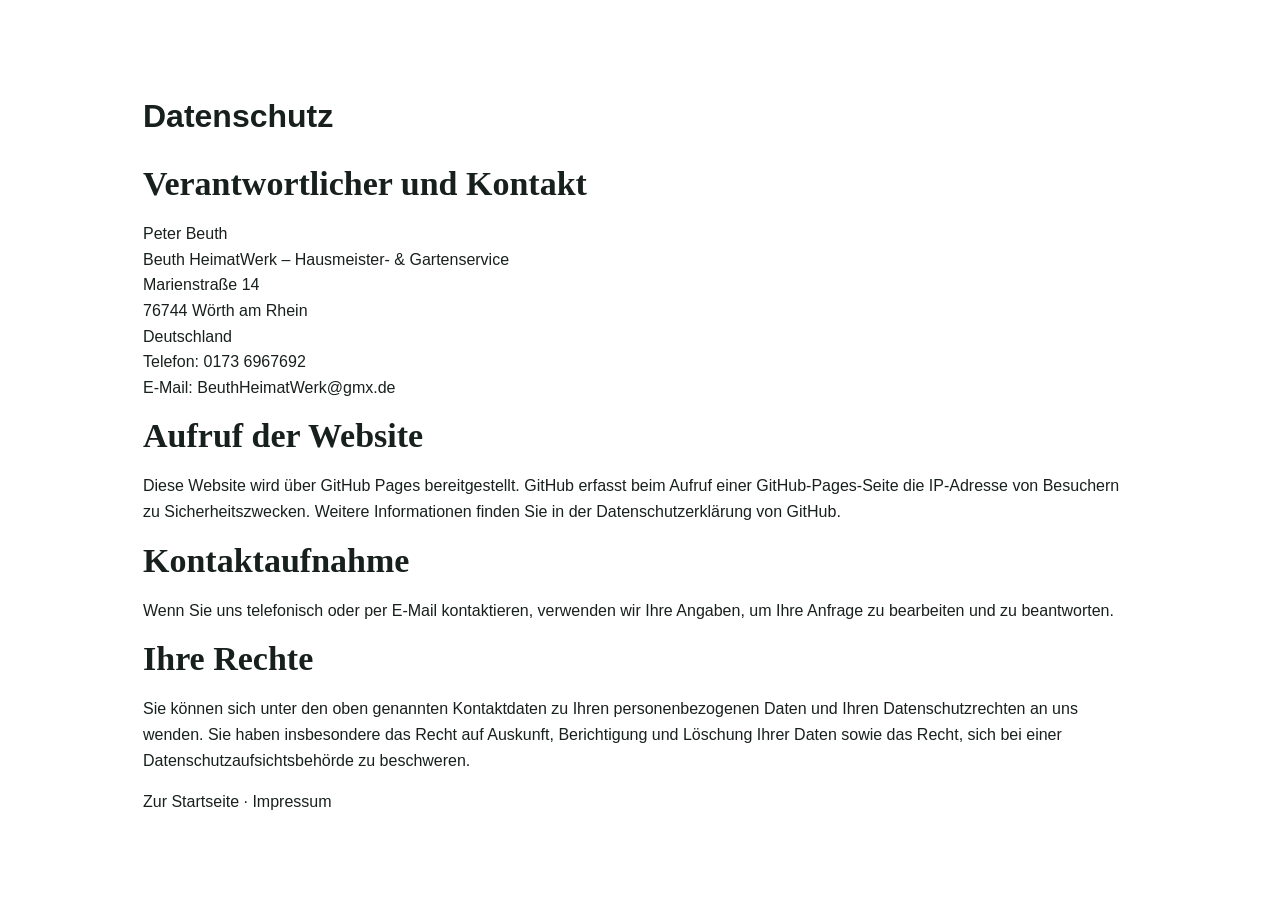
==== datenschutz.html @ 169b3ab3 "Add missing datenschutz.html page" ====
<!doctype html><html lang="de"><head><meta charset="utf-8"><meta name="viewport" content="width=device-width,initial-scale=1"><title>Datenschutz | Beuth HeimatWerk</title><link rel="stylesheet" href="assets/css/style.css"></head><body><main class="content"><h1>Datenschutz</h1><h2>Verantwortlicher und Kontakt</h2><p>Peter Beuth<br>Beuth HeimatWerk – Hausmeister- & Gartenservice<br>Marienstraße 14<br>76744 Wörth am Rhein<br>Deutschland<br>Telefon: <a href="tel:+491736967692">0173 6967692</a><br>E-Mail: <a href="mailto:BeuthHeimatWerk@gmx.de">BeuthHeimatWerk@gmx.de</a></p><h2>Aufruf der Website</h2><p>Diese Website wird über GitHub Pages bereitgestellt. GitHub erfasst beim Aufruf einer GitHub-Pages-Seite die IP-Adresse von Besuchern zu Sicherheitszwecken. Weitere Informationen finden Sie in der <a href="https://docs.github.com/de/site-policy/privacy-policies/github-general-privacy-statement">Datenschutzerklärung von GitHub</a>.</p><h2>Kontaktaufnahme</h2><p>Wenn Sie uns telefonisch oder per E-Mail kontaktieren, verwenden wir Ihre Angaben, um Ihre Anfrage zu bearbeiten und zu beantworten.</p><h2>Ihre Rechte</h2><p>Sie können sich unter den oben genannten Kontaktdaten zu Ihren personenbezogenen Daten und Ihren Datenschutzrechten an uns wenden. Sie haben insbesondere das Recht auf Auskunft, Berichtigung und Löschung Ihrer Daten sowie das Recht, sich bei einer Datenschutzaufsichtsbehörde zu beschweren.</p><p><a href="index.html">Zur Startseite</a> · <a href="impressum.html">Impressum</a></p></main></body></html>
---- assets/css/style.css ----
:root{--green:#173f35;--green2:#24594b;--sand:#d8c6a4;--cream:#f5f1e8;--ink:#17201d;--muted:#68716d;--white:#fff;--line:#dfe4e1}*{box-sizing:border-box}html{scroll-behavior:smooth}body{margin:0;font-family:Arial,Helvetica,sans-serif;color:var(--ink);background:#fff;line-height:1.6}a{color:inherit;text-decoration:none}header{height:82px;display:flex;align-items:center;gap:28px;padding:0 max(5vw,24px);border-bottom:1px solid var(--line);position:sticky;top:0;background:rgba(255,255,255,.96);z-index:20}.brand{display:flex;align-items:center;gap:12px;font-family:Georgia,serif;font-size:20px;font-weight:700;margin-right:auto}.brand small{display:block;font-family:Arial,sans-serif;font-size:10px;letter-spacing:1.2px;text-transform:uppercase;font-weight:400;color:var(--muted)}.mark{display:grid;place-items:center;width:44px;height:44px;background:var(--green);color:var(--sand);border-radius:50%;font-family:Georgia,serif}nav{display:flex;gap:24px;font-size:14px;font-weight:600}nav a:hover{color:var(--green2)}.call{font-weight:700;color:var(--green)}.menu{display:none;background:none;border:0;font-size:24px}.hero{min-height:650px;background:var(--cream);display:grid;grid-template-columns:1.25fr .75fr;gap:8vw;align-items:center;padding:80px max(7vw,28px)}.eyebrow{text-transform:uppercase;letter-spacing:2px;color:var(--green2);font-size:12px;font-weight:700}.hero h1{font-family:Georgia,serif;font-size:clamp(44px,6vw,78px);line-height:1.02;margin:16px 0 24px;letter-spacing:-2px}.hero h1 em{color:var(--green);font-weight:400}.lead{font-size:20px;max-width:680px;color:#46504c}.actions{display:flex;gap:12px;margin:32px 0}.btn{display:inline-block;background:var(--green);color:#fff;padding:14px 22px;border-radius:4px;font-weight:700}.btn:hover{background:var(--green2)}.btn.ghost{background:transparent;color:var(--green);border:1px solid var(--green)}.trust{display:flex;flex-wrap:wrap;gap:18px;font-size:13px;color:#53605a}.hero-card{min-height:390px;background:var(--green);color:#fff;padding:50px;display:flex;flex-direction:column;justify-content:center;box-shadow:22px 22px 0 var(--sand)}.hero-card span{font-family:Georgia,serif;font-size:36px}.hero-card p{color:var(--sand);letter-spacing:2px;text-transform:uppercase}.section,.split,.area,.contact{padding:90px max(7vw,28px)}h2{font-family:Georgia,serif;font-size:clamp(34px,4vw,52px);line-height:1.15;margin:8px 0 18px}.intro{max-width:760px;color:var(--muted);font-size:18px}.grid{display:grid;grid-template-columns:repeat(4,1fr);gap:16px;margin-top:44px}.card{border:1px solid var(--line);padding:30px;min-height:310px;transition:.2s}.card:hover{transform:translateY(-4px);border-color:var(--green)}.card b{color:var(--sand);font-size:26px}.card h3{font-family:Georgia,serif;font-size:23px;line-height:1.25}.card p{color:var(--muted)}.card span{color:var(--green);font-weight:700}.split{display:grid;grid-template-columns:1fr 1fr;gap:10vw;background:var(--green);color:#fff}.split .eyebrow{color:var(--sand)}.split p{font-size:18px;color:#e3ebe7}.area{text-align:center;background:#fafafa}.area p:last-child{max-width:800px;margin:auto;font-size:18px}.contact{display:grid;grid-template-columns:1.2fr .8fr;gap:8vw;background:var(--cream)}.contactbox{display:flex;flex-direction:column;gap:16px}.contactbox>a:not(.btn){font-size:20px;font-weight:700;border-bottom:1px solid #ccc;padding-bottom:12px}.contactbox small{display:block;font-size:11px;text-transform:uppercase;color:var(--muted);letter-spacing:1px}footer{background:#102d26;color:#dce6e2;padding:35px max(7vw,28px);display:flex;justify-content:space-between;gap:20px;font-size:13px}footer a{text-decoration:underline}.pagehero{padding:80px max(7vw,28px);background:var(--cream)}.pagehero h1{font-family:Georgia,serif;font-size:clamp(40px,5vw,64px);line-height:1.08;max-width:900px}.content{max-width:1050px;margin:auto;padding:70px 28px}.content h2{font-size:34px}.services{display:grid;grid-template-columns:1fr 1fr;gap:14px;margin:30px 0}.service{padding:20px;border-left:3px solid var(--sand);background:#fafafa}.back{color:var(--green);font-weight:700}@media(max-width:900px){header{height:70px}.top{display:none}.menu{display:block}nav{display:none;position:absolute;top:70px;left:0;right:0;background:#fff;padding:20px 28px;flex-direction:column;border-bottom:1px solid var(--line)}nav.open{display:flex}.hero{grid-template-columns:1fr;padding-top:55px}.hero-card{min-height:240px}.grid{grid-template-columns:1fr 1fr}.split,.contact{grid-template-columns:1fr}.services{grid-template-columns:1fr}}@media(max-width:560px){.brand{font-size:17px}.mark{width:38px;height:38px}.hero{min-height:auto;padding:50px 22px}.hero h1{font-size:43px}.hero-card{padding:32px;box-shadow:10px 10px 0 var(--sand)}.hero-card span{font-size:29px}.grid{grid-template-columns:1fr}.section,.split,.area,.contact{padding:65px 22px}.actions{flex-direction:column}.trust{flex-direction:column;gap:5px}footer{flex-direction:column}}
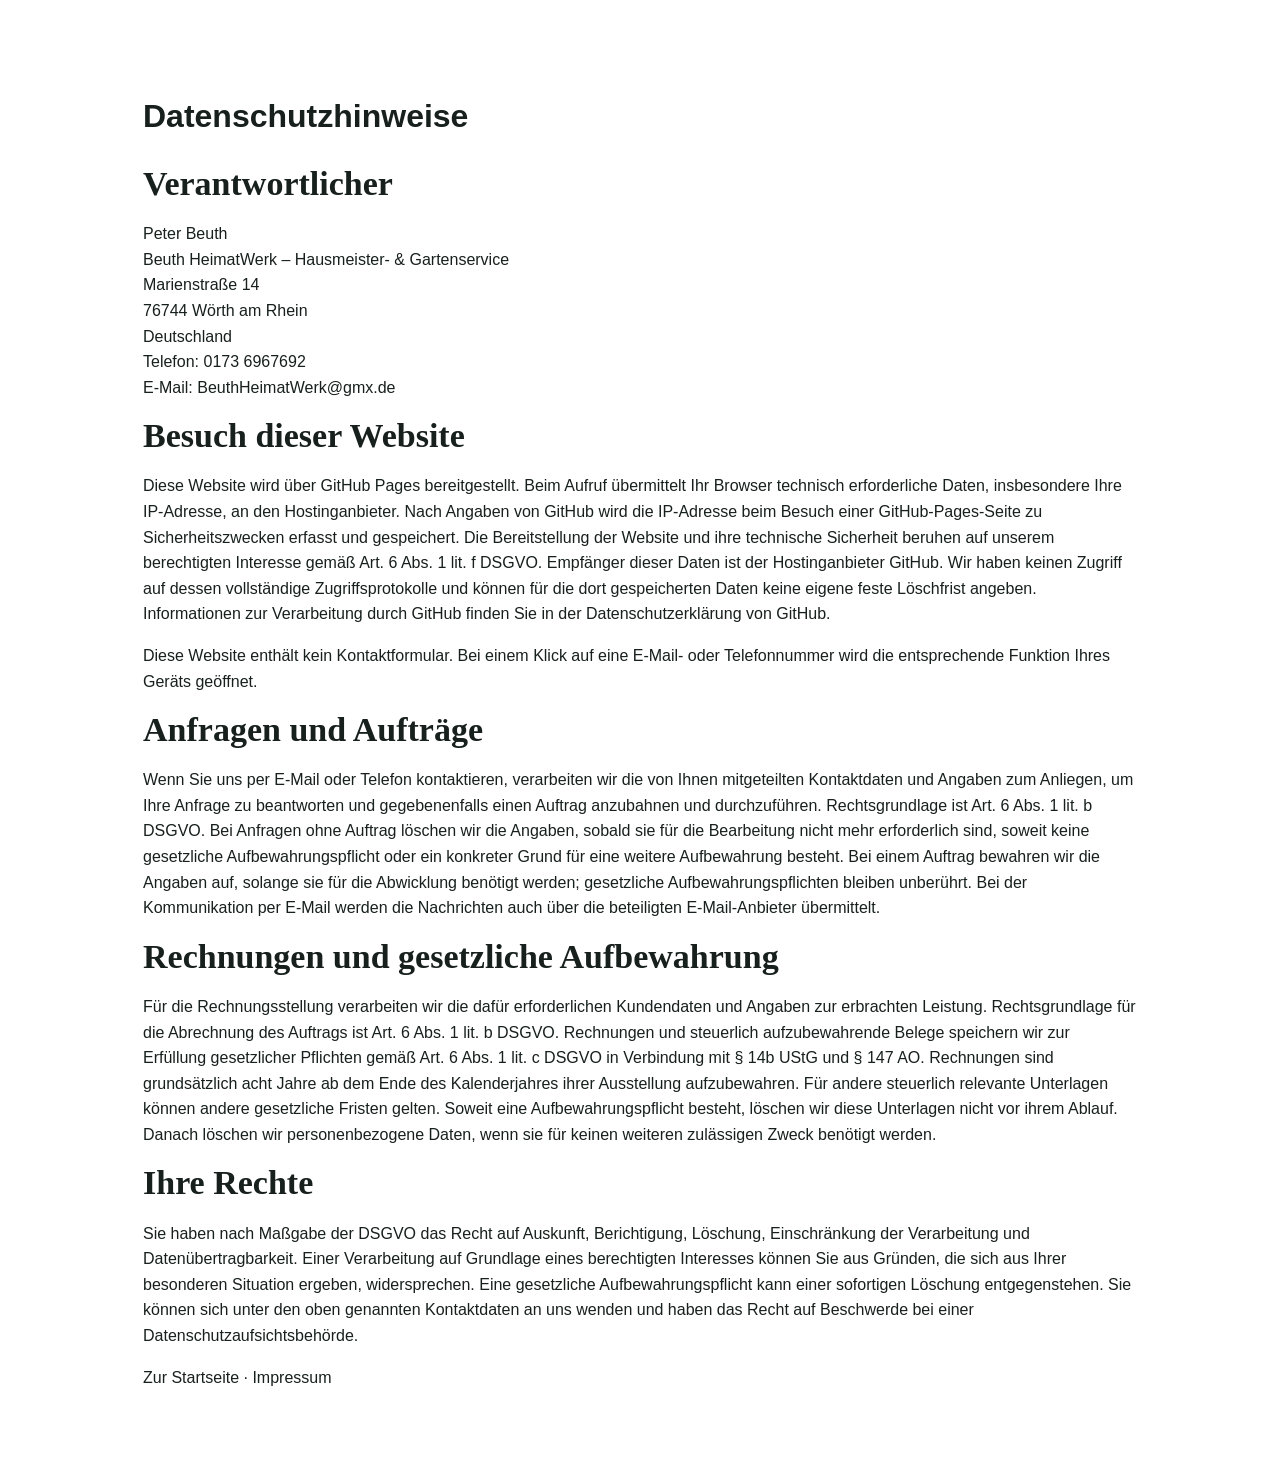
==== commit bd3cc7c3: "Clarify data processing grounds and retention in privacy notice" ====
--- a/datenschutz.html
+++ b/datenschutz.html
@@ -1 +1,30 @@
-<!doctype html><html lang="de"><head><meta charset="utf-8"><meta name="viewport" content="width=device-width,initial-scale=1"><title>Datenschutz | Beuth HeimatWerk</title><link rel="stylesheet" href="assets/css/style.css"></head><body><main class="content"><h1>Datenschutz</h1><h2>Verantwortlicher und Kontakt</h2><p>Peter Beuth<br>Beuth HeimatWerk – Hausmeister- & Gartenservice<br>Marienstraße 14<br>76744 Wörth am Rhein<br>Deutschland<br>Telefon: <a href="tel:+491736967692">0173 6967692</a><br>E-Mail: <a href="mailto:BeuthHeimatWerk@gmx.de">BeuthHeimatWerk@gmx.de</a></p><h2>Aufruf der Website</h2><p>Diese Website wird über GitHub Pages bereitgestellt. GitHub erfasst beim Aufruf einer GitHub-Pages-Seite die IP-Adresse von Besuchern zu Sicherheitszwecken. Weitere Informationen finden Sie in der <a href="https://docs.github.com/de/site-policy/privacy-policies/github-general-privacy-statement">Datenschutzerklärung von GitHub</a>.</p><h2>Kontaktaufnahme</h2><p>Wenn Sie uns telefonisch oder per E-Mail kontaktieren, verwenden wir Ihre Angaben, um Ihre Anfrage zu bearbeiten und zu beantworten.</p><h2>Ihre Rechte</h2><p>Sie können sich unter den oben genannten Kontaktdaten zu Ihren personenbezogenen Daten und Ihren Datenschutzrechten an uns wenden. Sie haben insbesondere das Recht auf Auskunft, Berichtigung und Löschung Ihrer Daten sowie das Recht, sich bei einer Datenschutzaufsichtsbehörde zu beschweren.</p><p><a href="index.html">Zur Startseite</a> · <a href="impressum.html">Impressum</a></p></main></body></html>+<!doctype html>
+<html lang="de">
+<head>
+  <meta charset="utf-8">
+  <meta name="viewport" content="width=device-width,initial-scale=1">
+  <title>Datenschutz | Beuth HeimatWerk</title>
+  <link rel="stylesheet" href="assets/css/style.css">
+</head>
+<body>
+<main class="content">
+  <h1>Datenschutzhinweise</h1>
+  <h2>Verantwortlicher</h2>
+  <p>Peter Beuth<br>Beuth HeimatWerk – Hausmeister- & Gartenservice<br>Marienstraße 14<br>76744 Wörth am Rhein<br>Deutschland<br>Telefon: <a href="tel:+491736967692">0173 6967692</a><br>E-Mail: <a href="mailto:BeuthHeimatWerk@gmx.de">BeuthHeimatWerk@gmx.de</a></p>
+
+  <h2>Besuch dieser Website</h2>
+  <p>Diese Website wird über GitHub Pages bereitgestellt. Beim Aufruf übermittelt Ihr Browser technisch erforderliche Daten, insbesondere Ihre IP-Adresse, an den Hostinganbieter. Nach Angaben von GitHub wird die IP-Adresse beim Besuch einer GitHub-Pages-Seite zu Sicherheitszwecken erfasst und gespeichert. Die Bereitstellung der Website und ihre technische Sicherheit beruhen auf unserem berechtigten Interesse gemäß Art. 6 Abs. 1 lit. f DSGVO. Empfänger dieser Daten ist der Hostinganbieter GitHub. Wir haben keinen Zugriff auf dessen vollständige Zugriffsprotokolle und können für die dort gespeicherten Daten keine eigene feste Löschfrist angeben. Informationen zur Verarbeitung durch GitHub finden Sie in der <a href="https://docs.github.com/de/site-policy/privacy-policies/github-general-privacy-statement">Datenschutzerklärung von GitHub</a>.</p>
+  <p>Diese Website enthält kein Kontaktformular. Bei einem Klick auf eine E-Mail- oder Telefonnummer wird die entsprechende Funktion Ihres Geräts geöffnet.</p>
+
+  <h2>Anfragen und Aufträge</h2>
+  <p>Wenn Sie uns per E-Mail oder Telefon kontaktieren, verarbeiten wir die von Ihnen mitgeteilten Kontaktdaten und Angaben zum Anliegen, um Ihre Anfrage zu beantworten und gegebenenfalls einen Auftrag anzubahnen und durchzuführen. Rechtsgrundlage ist Art. 6 Abs. 1 lit. b DSGVO. Bei Anfragen ohne Auftrag löschen wir die Angaben, sobald sie für die Bearbeitung nicht mehr erforderlich sind, soweit keine gesetzliche Aufbewahrungspflicht oder ein konkreter Grund für eine weitere Aufbewahrung besteht. Bei einem Auftrag bewahren wir die Angaben auf, solange sie für die Abwicklung benötigt werden; gesetzliche Aufbewahrungspflichten bleiben unberührt. Bei der Kommunikation per E-Mail werden die Nachrichten auch über die beteiligten E-Mail-Anbieter übermittelt.</p>
+
+  <h2>Rechnungen und gesetzliche Aufbewahrung</h2>
+  <p>Für die Rechnungsstellung verarbeiten wir die dafür erforderlichen Kundendaten und Angaben zur erbrachten Leistung. Rechtsgrundlage für die Abrechnung des Auftrags ist Art. 6 Abs. 1 lit. b DSGVO. Rechnungen und steuerlich aufzubewahrende Belege speichern wir zur Erfüllung gesetzlicher Pflichten gemäß Art. 6 Abs. 1 lit. c DSGVO in Verbindung mit § 14b UStG und § 147 AO. Rechnungen sind grundsätzlich acht Jahre ab dem Ende des Kalenderjahres ihrer Ausstellung aufzubewahren. Für andere steuerlich relevante Unterlagen können andere gesetzliche Fristen gelten. Soweit eine Aufbewahrungspflicht besteht, löschen wir diese Unterlagen nicht vor ihrem Ablauf. Danach löschen wir personenbezogene Daten, wenn sie für keinen weiteren zulässigen Zweck benötigt werden.</p>
+
+  <h2>Ihre Rechte</h2>
+  <p>Sie haben nach Maßgabe der DSGVO das Recht auf Auskunft, Berichtigung, Löschung, Einschränkung der Verarbeitung und Datenübertragbarkeit. Einer Verarbeitung auf Grundlage eines berechtigten Interesses können Sie aus Gründen, die sich aus Ihrer besonderen Situation ergeben, widersprechen. Eine gesetzliche Aufbewahrungspflicht kann einer sofortigen Löschung entgegenstehen. Sie können sich unter den oben genannten Kontaktdaten an uns wenden und haben das Recht auf Beschwerde bei einer Datenschutzaufsichtsbehörde.</p>
+  <p><a href="index.html">Zur Startseite</a> · <a href="impressum.html">Impressum</a></p>
+</main>
+</body>
+</html>
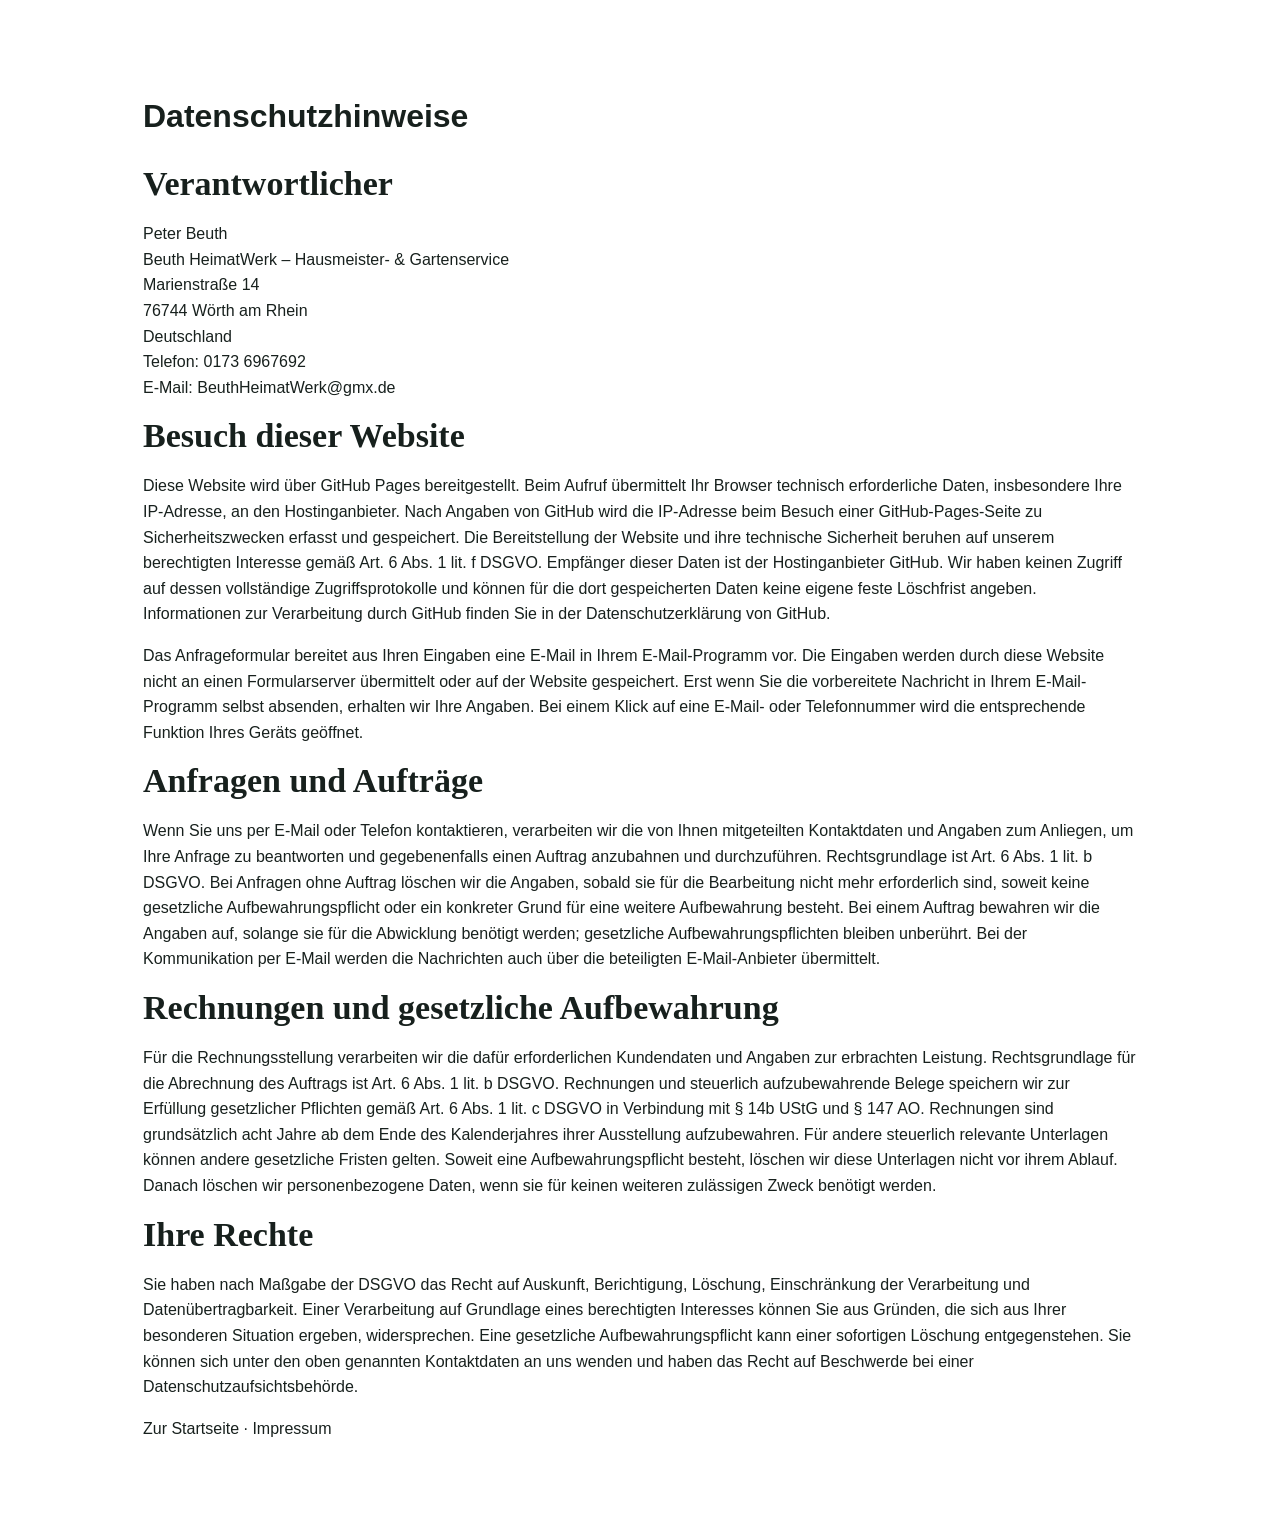
==== commit 1e8d5f28: "Add brand imagery and email-based inquiry form" ====
--- a/datenschutz.html
+++ b/datenschutz.html
@@ -14,7 +14,7 @@
 
   <h2>Besuch dieser Website</h2>
   <p>Diese Website wird über GitHub Pages bereitgestellt. Beim Aufruf übermittelt Ihr Browser technisch erforderliche Daten, insbesondere Ihre IP-Adresse, an den Hostinganbieter. Nach Angaben von GitHub wird die IP-Adresse beim Besuch einer GitHub-Pages-Seite zu Sicherheitszwecken erfasst und gespeichert. Die Bereitstellung der Website und ihre technische Sicherheit beruhen auf unserem berechtigten Interesse gemäß Art. 6 Abs. 1 lit. f DSGVO. Empfänger dieser Daten ist der Hostinganbieter GitHub. Wir haben keinen Zugriff auf dessen vollständige Zugriffsprotokolle und können für die dort gespeicherten Daten keine eigene feste Löschfrist angeben. Informationen zur Verarbeitung durch GitHub finden Sie in der <a href="https://docs.github.com/de/site-policy/privacy-policies/github-general-privacy-statement">Datenschutzerklärung von GitHub</a>.</p>
-  <p>Diese Website enthält kein Kontaktformular. Bei einem Klick auf eine E-Mail- oder Telefonnummer wird die entsprechende Funktion Ihres Geräts geöffnet.</p>
+  <p>Das Anfrageformular bereitet aus Ihren Eingaben eine E-Mail in Ihrem E-Mail-Programm vor. Die Eingaben werden durch diese Website nicht an einen Formularserver übermittelt oder auf der Website gespeichert. Erst wenn Sie die vorbereitete Nachricht in Ihrem E-Mail-Programm selbst absenden, erhalten wir Ihre Angaben. Bei einem Klick auf eine E-Mail- oder Telefonnummer wird die entsprechende Funktion Ihres Geräts geöffnet.</p>
 
   <h2>Anfragen und Aufträge</h2>
   <p>Wenn Sie uns per E-Mail oder Telefon kontaktieren, verarbeiten wir die von Ihnen mitgeteilten Kontaktdaten und Angaben zum Anliegen, um Ihre Anfrage zu beantworten und gegebenenfalls einen Auftrag anzubahnen und durchzuführen. Rechtsgrundlage ist Art. 6 Abs. 1 lit. b DSGVO. Bei Anfragen ohne Auftrag löschen wir die Angaben, sobald sie für die Bearbeitung nicht mehr erforderlich sind, soweit keine gesetzliche Aufbewahrungspflicht oder ein konkreter Grund für eine weitere Aufbewahrung besteht. Bei einem Auftrag bewahren wir die Angaben auf, solange sie für die Abwicklung benötigt werden; gesetzliche Aufbewahrungspflichten bleiben unberührt. Bei der Kommunikation per E-Mail werden die Nachrichten auch über die beteiligten E-Mail-Anbieter übermittelt.</p>
--- a/assets/css/style.css
+++ b/assets/css/style.css
@@ -1 +1,19 @@
-:root{--green:#173f35;--green2:#24594b;--sand:#d8c6a4;--cream:#f5f1e8;--ink:#17201d;--muted:#68716d;--white:#fff;--line:#dfe4e1}*{box-sizing:border-box}html{scroll-behavior:smooth}body{margin:0;font-family:Arial,Helvetica,sans-serif;color:var(--ink);background:#fff;line-height:1.6}a{color:inherit;text-decoration:none}header{height:82px;display:flex;align-items:center;gap:28px;padding:0 max(5vw,24px);border-bottom:1px solid var(--line);position:sticky;top:0;background:rgba(255,255,255,.96);z-index:20}.brand{display:flex;align-items:center;gap:12px;font-family:Georgia,serif;font-size:20px;font-weight:700;margin-right:auto}.brand small{display:block;font-family:Arial,sans-serif;font-size:10px;letter-spacing:1.2px;text-transform:uppercase;font-weight:400;color:var(--muted)}.mark{display:grid;place-items:center;width:44px;height:44px;background:var(--green);color:var(--sand);border-radius:50%;font-family:Georgia,serif}nav{display:flex;gap:24px;font-size:14px;font-weight:600}nav a:hover{color:var(--green2)}.call{font-weight:700;color:var(--green)}.menu{display:none;background:none;border:0;font-size:24px}.hero{min-height:650px;background:var(--cream);display:grid;grid-template-columns:1.25fr .75fr;gap:8vw;align-items:center;padding:80px max(7vw,28px)}.eyebrow{text-transform:uppercase;letter-spacing:2px;color:var(--green2);font-size:12px;font-weight:700}.hero h1{font-family:Georgia,serif;font-size:clamp(44px,6vw,78px);line-height:1.02;margin:16px 0 24px;letter-spacing:-2px}.hero h1 em{color:var(--green);font-weight:400}.lead{font-size:20px;max-width:680px;color:#46504c}.actions{display:flex;gap:12px;margin:32px 0}.btn{display:inline-block;background:var(--green);color:#fff;padding:14px 22px;border-radius:4px;font-weight:700}.btn:hover{background:var(--green2)}.btn.ghost{background:transparent;color:var(--green);border:1px solid var(--green)}.trust{display:flex;flex-wrap:wrap;gap:18px;font-size:13px;color:#53605a}.hero-card{min-height:390px;background:var(--green);color:#fff;padding:50px;display:flex;flex-direction:column;justify-content:center;box-shadow:22px 22px 0 var(--sand)}.hero-card span{font-family:Georgia,serif;font-size:36px}.hero-card p{color:var(--sand);letter-spacing:2px;text-transform:uppercase}.section,.split,.area,.contact{padding:90px max(7vw,28px)}h2{font-family:Georgia,serif;font-size:clamp(34px,4vw,52px);line-height:1.15;margin:8px 0 18px}.intro{max-width:760px;color:var(--muted);font-size:18px}.grid{display:grid;grid-template-columns:repeat(4,1fr);gap:16px;margin-top:44px}.card{border:1px solid var(--line);padding:30px;min-height:310px;transition:.2s}.card:hover{transform:translateY(-4px);border-color:var(--green)}.card b{color:var(--sand);font-size:26px}.card h3{font-family:Georgia,serif;font-size:23px;line-height:1.25}.card p{color:var(--muted)}.card span{color:var(--green);font-weight:700}.split{display:grid;grid-template-columns:1fr 1fr;gap:10vw;background:var(--green);color:#fff}.split .eyebrow{color:var(--sand)}.split p{font-size:18px;color:#e3ebe7}.area{text-align:center;background:#fafafa}.area p:last-child{max-width:800px;margin:auto;font-size:18px}.contact{display:grid;grid-template-columns:1.2fr .8fr;gap:8vw;background:var(--cream)}.contactbox{display:flex;flex-direction:column;gap:16px}.contactbox>a:not(.btn){font-size:20px;font-weight:700;border-bottom:1px solid #ccc;padding-bottom:12px}.contactbox small{display:block;font-size:11px;text-transform:uppercase;color:var(--muted);letter-spacing:1px}footer{background:#102d26;color:#dce6e2;padding:35px max(7vw,28px);display:flex;justify-content:space-between;gap:20px;font-size:13px}footer a{text-decoration:underline}.pagehero{padding:80px max(7vw,28px);background:var(--cream)}.pagehero h1{font-family:Georgia,serif;font-size:clamp(40px,5vw,64px);line-height:1.08;max-width:900px}.content{max-width:1050px;margin:auto;padding:70px 28px}.content h2{font-size:34px}.services{display:grid;grid-template-columns:1fr 1fr;gap:14px;margin:30px 0}.service{padding:20px;border-left:3px solid var(--sand);background:#fafafa}.back{color:var(--green);font-weight:700}@media(max-width:900px){header{height:70px}.top{display:none}.menu{display:block}nav{display:none;position:absolute;top:70px;left:0;right:0;background:#fff;padding:20px 28px;flex-direction:column;border-bottom:1px solid var(--line)}nav.open{display:flex}.hero{grid-template-columns:1fr;padding-top:55px}.hero-card{min-height:240px}.grid{grid-template-columns:1fr 1fr}.split,.contact{grid-template-columns:1fr}.services{grid-template-columns:1fr}}@media(max-width:560px){.brand{font-size:17px}.mark{width:38px;height:38px}.hero{min-height:auto;padding:50px 22px}.hero h1{font-size:43px}.hero-card{padding:32px;box-shadow:10px 10px 0 var(--sand)}.hero-card span{font-size:29px}.grid{grid-template-columns:1fr}.section,.split,.area,.contact{padding:65px 22px}.actions{flex-direction:column}.trust{flex-direction:column;gap:5px}footer{flex-direction:column}}+:root{--green:#173f35;--green2:#24594b;--sand:#d8c6a4;--cream:#f5f1e8;--ink:#17201d;--muted:#68716d;--white:#fff;--line:#dfe4e1}*{box-sizing:border-box}html{scroll-behavior:smooth}body{margin:0;font-family:Arial,Helvetica,sans-serif;color:var(--ink);background:#fff;line-height:1.6}a{color:inherit;text-decoration:none}header{height:82px;display:flex;align-items:center;gap:28px;padding:0 max(5vw,24px);border-bottom:1px solid var(--line);position:sticky;top:0;background:rgba(255,255,255,.96);z-index:20}.brand{display:flex;align-items:center;gap:12px;font-family:Georgia,serif;font-size:20px;font-weight:700;margin-right:auto}.brand small{display:block;font-family:Arial,sans-serif;font-size:10px;letter-spacing:1.2px;text-transform:uppercase;font-weight:400;color:var(--muted)}.mark{display:grid;place-items:center;width:44px;height:44px;background:var(--green);color:var(--sand);border-radius:50%;font-family:Georgia,serif}nav{display:flex;gap:24px;font-size:14px;font-weight:600}nav a:hover{color:var(--green2)}.call{font-weight:700;color:var(--green)}.menu{display:none;background:none;border:0;font-size:24px}.hero{min-height:650px;background:var(--cream);display:grid;grid-template-columns:1.25fr .75fr;gap:8vw;align-items:center;padding:80px max(7vw,28px)}.eyebrow{text-transform:uppercase;letter-spacing:2px;color:var(--green2);font-size:12px;font-weight:700}.hero h1{font-family:Georgia,serif;font-size:clamp(44px,6vw,78px);line-height:1.02;margin:16px 0 24px;letter-spacing:-2px}.hero h1 em{color:var(--green);font-weight:400}.lead{font-size:20px;max-width:680px;color:#46504c}.actions{display:flex;gap:12px;margin:32px 0}.btn{display:inline-block;background:var(--green);color:#fff;padding:14px 22px;border-radius:4px;font-weight:700}.btn:hover{background:var(--green2)}.btn.ghost{background:transparent;color:var(--green);border:1px solid var(--green)}.trust{display:flex;flex-wrap:wrap;gap:18px;font-size:13px;color:#53605a}.hero-card{min-height:390px;background:var(--green);color:#fff;padding:50px;display:flex;flex-direction:column;justify-content:center;box-shadow:22px 22px 0 var(--sand)}.hero-card span{font-family:Georgia,serif;font-size:36px}.hero-card p{color:var(--sand);letter-spacing:2px;text-transform:uppercase}.section,.split,.area,.contact{padding:90px max(7vw,28px)}h2{font-family:Georgia,serif;font-size:clamp(34px,4vw,52px);line-height:1.15;margin:8px 0 18px}.intro{max-width:760px;color:var(--muted);font-size:18px}.grid{display:grid;grid-template-columns:repeat(4,1fr);gap:16px;margin-top:44px}.card{border:1px solid var(--line);padding:30px;min-height:310px;transition:.2s}.card:hover{transform:translateY(-4px);border-color:var(--green)}.card b{color:var(--sand);font-size:26px}.card h3{font-family:Georgia,serif;font-size:23px;line-height:1.25}.card p{color:var(--muted)}.card span{color:var(--green);font-weight:700}.split{display:grid;grid-template-columns:1fr 1fr;gap:10vw;background:var(--green);color:#fff}.split .eyebrow{color:var(--sand)}.split p{font-size:18px;color:#e3ebe7}.area{text-align:center;background:#fafafa}.area p:last-child{max-width:800px;margin:auto;font-size:18px}.contact{display:grid;grid-template-columns:1.2fr .8fr;gap:8vw;background:var(--cream)}.contactbox{display:flex;flex-direction:column;gap:16px}.contactbox>a:not(.btn){font-size:20px;font-weight:700;border-bottom:1px solid #ccc;padding-bottom:12px}.contactbox small{display:block;font-size:11px;text-transform:uppercase;color:var(--muted);letter-spacing:1px}footer{background:#102d26;color:#dce6e2;padding:35px max(7vw,28px);display:flex;justify-content:space-between;gap:20px;font-size:13px}footer a{text-decoration:underline}.pagehero{padding:80px max(7vw,28px);background:var(--cream)}.pagehero h1{font-family:Georgia,serif;font-size:clamp(40px,5vw,64px);line-height:1.08;max-width:900px}.content{max-width:1050px;margin:auto;padding:70px 28px}.content h2{font-size:34px}.services{display:grid;grid-template-columns:1fr 1fr;gap:14px;margin:30px 0}.service{padding:20px;border-left:3px solid var(--sand);background:#fafafa}.back{color:var(--green);font-weight:700}@media(max-width:900px){header{height:70px}.top{display:none}.menu{display:block}nav{display:none;position:absolute;top:70px;left:0;right:0;background:#fff;padding:20px 28px;flex-direction:column;border-bottom:1px solid var(--line)}nav.open{display:flex}.hero{grid-template-columns:1fr;padding-top:55px}.hero-card{min-height:240px}.grid{grid-template-columns:1fr 1fr}.split,.contact{grid-template-columns:1fr}.services{grid-template-columns:1fr}}@media(max-width:560px){.brand{font-size:17px}.mark{width:38px;height:38px}.hero{min-height:auto;padding:50px 22px}.hero h1{font-size:43px}.hero-card{padding:32px;box-shadow:10px 10px 0 var(--sand)}.hero-card span{font-size:29px}.grid{grid-template-columns:1fr}.section,.split,.area,.contact{padding:65px 22px}.actions{flex-direction:column}.trust{flex-direction:column;gap:5px}footer{flex-direction:column}}
+/* Bildwelt und Anfrage */
+.brand-icon{width:48px;height:48px;flex:none;border-radius:50%;background:#efe7d6 url("../img/beuth-logo.webp") center 12%/145px auto no-repeat;border:1px solid #e4dac6}
+.hero{grid-template-columns:minmax(0,1fr) minmax(360px,.9fr);gap:5vw;min-height:690px;background:#f5f1e8}
+.hero-media{position:relative;min-height:500px}
+.hero-photo{width:100%;height:500px;object-fit:cover;border-radius:3px;box-shadow:20px 20px 0 #d8c6a4}
+.hero-logo{position:absolute;right:-18px;bottom:-36px;width:172px;background:#f5f1e8;padding:7px;box-shadow:0 12px 28px #173f352b}
+.hero-logo img{width:100%;height:auto;display:block}
+.work-photo{display:grid;grid-template-columns:.8fr 1.2fr;align-items:center;gap:6vw;background:#e9eee8}
+.work-photo img{width:100%;height:390px;object-fit:cover;border-radius:3px}
+.work-photo-copy p{font-size:18px}.work-photo-copy small{color:var(--muted);font-size:12px}
+.contact{grid-template-columns:.8fr 1.2fr;gap:5vw}.contact-form{background:white;border:1px solid #deded4;padding:30px;box-shadow:12px 12px 0 #e0d6bf}
+.contact-form h3{font-family:Georgia,serif;font-size:28px;margin:0}.contact-form>p{margin:7px 0 20px}
+.form-row{display:grid;grid-template-columns:1fr 1fr;gap:14px}.contact-form label{display:block;margin:0 0 14px;font-size:13px;font-weight:700}
+.contact-form input,.contact-form select,.contact-form textarea{display:block;width:100%;margin-top:5px;padding:12px;border:1px solid #b9c5bd;border-radius:3px;background:#fff;color:var(--ink);font:inherit;font-weight:400}
+.contact-form input:focus,.contact-form select:focus,.contact-form textarea:focus{outline:2px solid var(--green2);outline-offset:1px}.contact-form .btn{border:0;cursor:pointer;font:inherit;font-weight:700}
+.form-note,.form-fallback{font-size:13px;color:var(--muted)}.form-note a,.form-fallback a{text-decoration:underline;color:var(--green)}
+@media(max-width:900px){.hero{grid-template-columns:1fr}.hero-media{min-height:380px;margin-right:16px}.hero-photo{height:380px}.work-photo,.contact{grid-template-columns:1fr}}
+@media(max-width:560px){.brand-icon{width:40px;height:40px;background-size:120px auto}.hero-media{min-height:290px}.hero-photo{height:290px;box-shadow:10px 10px 0 var(--sand)}.hero-logo{width:112px;right:-10px;bottom:-14px}.work-photo img{height:260px}.contact-form{padding:20px;box-shadow:6px 6px 0 #e0d6bf}.form-row{grid-template-columns:1fr}}
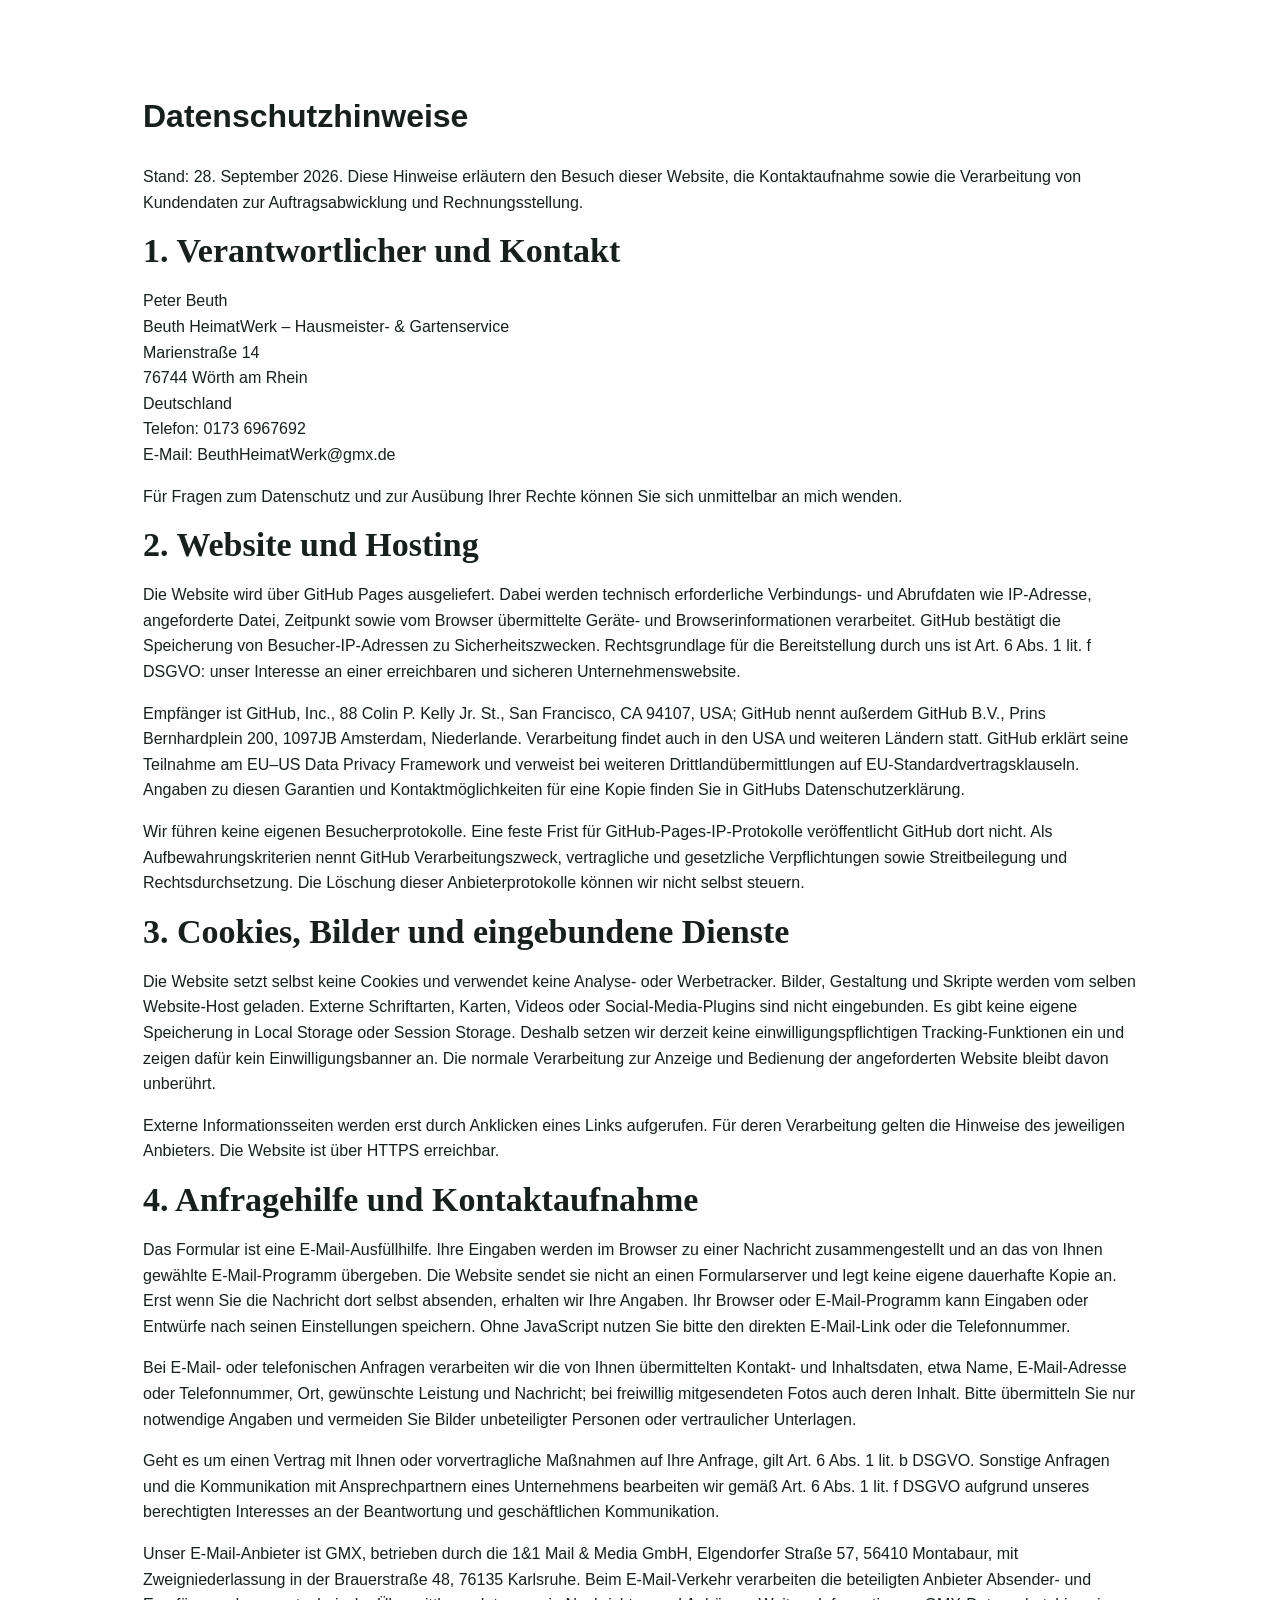
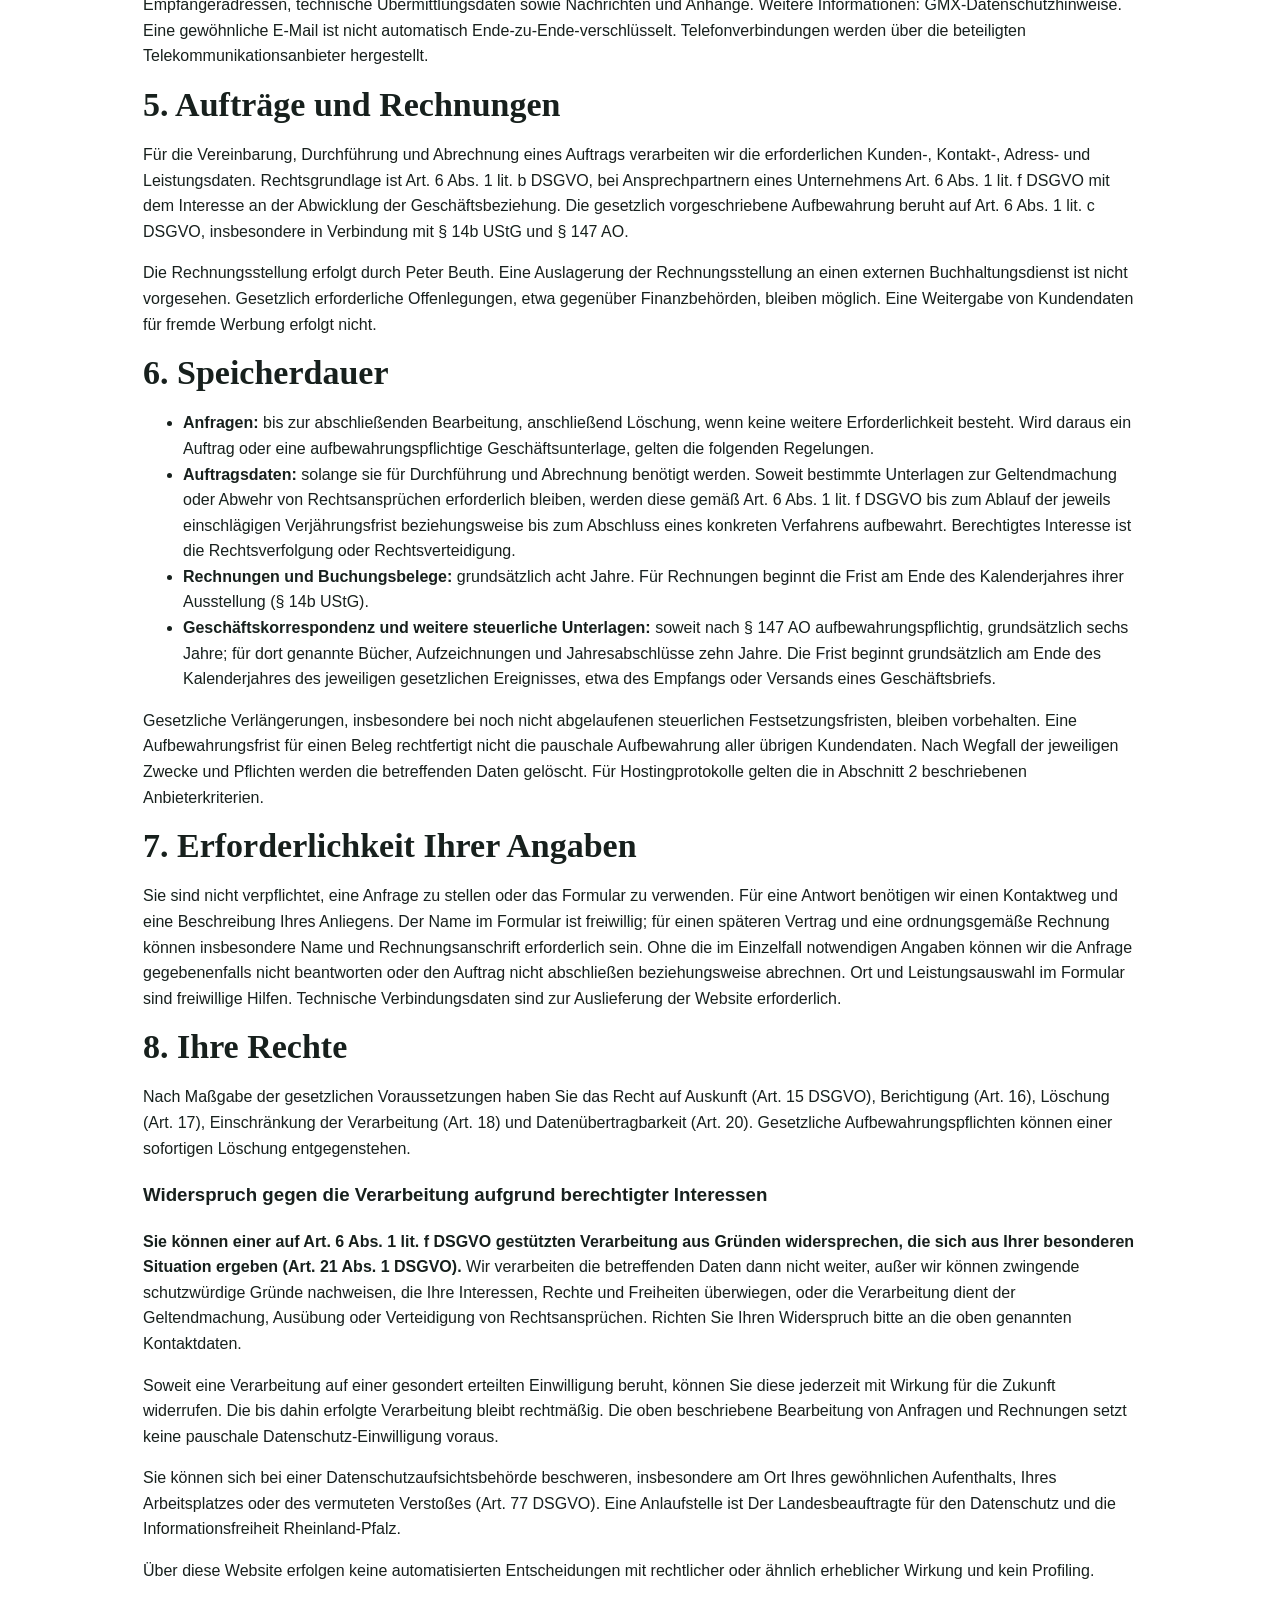
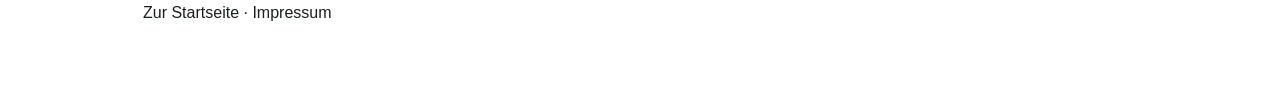
==== commit 34993978: "Clarify privacy notices and prevent contact data leaking through form fallback" ====
--- a/datenschutz.html
+++ b/datenschutz.html
@@ -1,30 +1,44 @@
 <!doctype html>
 <html lang="de">
-<head>
-  <meta charset="utf-8">
-  <meta name="viewport" content="width=device-width,initial-scale=1">
-  <title>Datenschutz | Beuth HeimatWerk</title>
-  <link rel="stylesheet" href="assets/css/style.css">
-</head>
-<body>
-<main class="content">
-  <h1>Datenschutzhinweise</h1>
-  <h2>Verantwortlicher</h2>
-  <p>Peter Beuth<br>Beuth HeimatWerk – Hausmeister- & Gartenservice<br>Marienstraße 14<br>76744 Wörth am Rhein<br>Deutschland<br>Telefon: <a href="tel:+491736967692">0173 6967692</a><br>E-Mail: <a href="mailto:BeuthHeimatWerk@gmx.de">BeuthHeimatWerk@gmx.de</a></p>
-
-  <h2>Besuch dieser Website</h2>
-  <p>Diese Website wird über GitHub Pages bereitgestellt. Beim Aufruf übermittelt Ihr Browser technisch erforderliche Daten, insbesondere Ihre IP-Adresse, an den Hostinganbieter. Nach Angaben von GitHub wird die IP-Adresse beim Besuch einer GitHub-Pages-Seite zu Sicherheitszwecken erfasst und gespeichert. Die Bereitstellung der Website und ihre technische Sicherheit beruhen auf unserem berechtigten Interesse gemäß Art. 6 Abs. 1 lit. f DSGVO. Empfänger dieser Daten ist der Hostinganbieter GitHub. Wir haben keinen Zugriff auf dessen vollständige Zugriffsprotokolle und können für die dort gespeicherten Daten keine eigene feste Löschfrist angeben. Informationen zur Verarbeitung durch GitHub finden Sie in der <a href="https://docs.github.com/de/site-policy/privacy-policies/github-general-privacy-statement">Datenschutzerklärung von GitHub</a>.</p>
-  <p>Das Anfrageformular bereitet aus Ihren Eingaben eine E-Mail in Ihrem E-Mail-Programm vor. Die Eingaben werden durch diese Website nicht an einen Formularserver übermittelt oder auf der Website gespeichert. Erst wenn Sie die vorbereitete Nachricht in Ihrem E-Mail-Programm selbst absenden, erhalten wir Ihre Angaben. Bei einem Klick auf eine E-Mail- oder Telefonnummer wird die entsprechende Funktion Ihres Geräts geöffnet.</p>
-
-  <h2>Anfragen und Aufträge</h2>
-  <p>Wenn Sie uns per E-Mail oder Telefon kontaktieren, verarbeiten wir die von Ihnen mitgeteilten Kontaktdaten und Angaben zum Anliegen, um Ihre Anfrage zu beantworten und gegebenenfalls einen Auftrag anzubahnen und durchzuführen. Rechtsgrundlage ist Art. 6 Abs. 1 lit. b DSGVO. Bei Anfragen ohne Auftrag löschen wir die Angaben, sobald sie für die Bearbeitung nicht mehr erforderlich sind, soweit keine gesetzliche Aufbewahrungspflicht oder ein konkreter Grund für eine weitere Aufbewahrung besteht. Bei einem Auftrag bewahren wir die Angaben auf, solange sie für die Abwicklung benötigt werden; gesetzliche Aufbewahrungspflichten bleiben unberührt. Bei der Kommunikation per E-Mail werden die Nachrichten auch über die beteiligten E-Mail-Anbieter übermittelt.</p>
-
-  <h2>Rechnungen und gesetzliche Aufbewahrung</h2>
-  <p>Für die Rechnungsstellung verarbeiten wir die dafür erforderlichen Kundendaten und Angaben zur erbrachten Leistung. Rechtsgrundlage für die Abrechnung des Auftrags ist Art. 6 Abs. 1 lit. b DSGVO. Rechnungen und steuerlich aufzubewahrende Belege speichern wir zur Erfüllung gesetzlicher Pflichten gemäß Art. 6 Abs. 1 lit. c DSGVO in Verbindung mit § 14b UStG und § 147 AO. Rechnungen sind grundsätzlich acht Jahre ab dem Ende des Kalenderjahres ihrer Ausstellung aufzubewahren. Für andere steuerlich relevante Unterlagen können andere gesetzliche Fristen gelten. Soweit eine Aufbewahrungspflicht besteht, löschen wir diese Unterlagen nicht vor ihrem Ablauf. Danach löschen wir personenbezogene Daten, wenn sie für keinen weiteren zulässigen Zweck benötigt werden.</p>
-
-  <h2>Ihre Rechte</h2>
-  <p>Sie haben nach Maßgabe der DSGVO das Recht auf Auskunft, Berichtigung, Löschung, Einschränkung der Verarbeitung und Datenübertragbarkeit. Einer Verarbeitung auf Grundlage eines berechtigten Interesses können Sie aus Gründen, die sich aus Ihrer besonderen Situation ergeben, widersprechen. Eine gesetzliche Aufbewahrungspflicht kann einer sofortigen Löschung entgegenstehen. Sie können sich unter den oben genannten Kontaktdaten an uns wenden und haben das Recht auf Beschwerde bei einer Datenschutzaufsichtsbehörde.</p>
-  <p><a href="index.html">Zur Startseite</a> · <a href="impressum.html">Impressum</a></p>
-</main>
-</body>
-</html>+<head><meta charset="utf-8"><meta name="viewport" content="width=device-width,initial-scale=1"><meta name="referrer" content="no-referrer">
+<title>Datenschutz | Beuth HeimatWerk</title><link rel="stylesheet" href="assets/css/style.css"></head>
+<body><main class="content">
+<h1>Datenschutzhinweise</h1>
+<p>Stand: 28. September 2026. Diese Hinweise erläutern den Besuch dieser Website, die Kontaktaufnahme sowie die Verarbeitung von Kundendaten zur Auftragsabwicklung und Rechnungsstellung.</p>
+<h2>1. Verantwortlicher und Kontakt</h2>
+<p>Peter Beuth<br>Beuth HeimatWerk – Hausmeister- &amp; Gartenservice<br>Marienstraße 14<br>76744 Wörth am Rhein<br>Deutschland<br>Telefon: <a href="tel:+491736967692">0173 6967692</a><br>E-Mail: <a href="mailto:BeuthHeimatWerk@gmx.de">BeuthHeimatWerk@gmx.de</a></p>
+<p>Für Fragen zum Datenschutz und zur Ausübung Ihrer Rechte können Sie sich unmittelbar an mich wenden.</p>
+<h2>2. Website und Hosting</h2>
+<p>Die Website wird über GitHub Pages ausgeliefert. Dabei werden technisch erforderliche Verbindungs- und Abrufdaten wie IP-Adresse, angeforderte Datei, Zeitpunkt sowie vom Browser übermittelte Geräte- und Browserinformationen verarbeitet. GitHub bestätigt die Speicherung von Besucher-IP-Adressen zu Sicherheitszwecken. Rechtsgrundlage für die Bereitstellung durch uns ist Art. 6 Abs. 1 lit. f DSGVO: unser Interesse an einer erreichbaren und sicheren Unternehmenswebsite.</p>
+<p>Empfänger ist GitHub, Inc., 88 Colin P. Kelly Jr. St., San Francisco, CA 94107, USA; GitHub nennt außerdem GitHub B.V., Prins Bernhardplein 200, 1097JB Amsterdam, Niederlande. Verarbeitung findet auch in den USA und weiteren Ländern statt. GitHub erklärt seine Teilnahme am EU–US Data Privacy Framework und verweist bei weiteren Drittlandübermittlungen auf EU-Standardvertragsklauseln. Angaben zu diesen Garantien und Kontaktmöglichkeiten für eine Kopie finden Sie in <a href="https://docs.github.com/en/site-policy/privacy-policies/github-general-privacy-statement">GitHubs Datenschutzerklärung</a>.</p>
+<p>Wir führen keine eigenen Besucherprotokolle. Eine feste Frist für GitHub-Pages-IP-Protokolle veröffentlicht GitHub dort nicht. Als Aufbewahrungskriterien nennt GitHub Verarbeitungszweck, vertragliche und gesetzliche Verpflichtungen sowie Streitbeilegung und Rechtsdurchsetzung. Die Löschung dieser Anbieterprotokolle können wir nicht selbst steuern.</p>
+<h2>3. Cookies, Bilder und eingebundene Dienste</h2>
+<p>Die Website setzt selbst keine Cookies und verwendet keine Analyse- oder Werbetracker. Bilder, Gestaltung und Skripte werden vom selben Website-Host geladen. Externe Schriftarten, Karten, Videos oder Social-Media-Plugins sind nicht eingebunden. Es gibt keine eigene Speicherung in Local Storage oder Session Storage. Deshalb setzen wir derzeit keine einwilligungspflichtigen Tracking-Funktionen ein und zeigen dafür kein Einwilligungsbanner an. Die normale Verarbeitung zur Anzeige und Bedienung der angeforderten Website bleibt davon unberührt.</p>
+<p>Externe Informationsseiten werden erst durch Anklicken eines Links aufgerufen. Für deren Verarbeitung gelten die Hinweise des jeweiligen Anbieters. Die Website ist über HTTPS erreichbar.</p>
+<h2>4. Anfragehilfe und Kontaktaufnahme</h2>
+<p>Das Formular ist eine E-Mail-Ausfüllhilfe. Ihre Eingaben werden im Browser zu einer Nachricht zusammengestellt und an das von Ihnen gewählte E-Mail-Programm übergeben. Die Website sendet sie nicht an einen Formularserver und legt keine eigene dauerhafte Kopie an. Erst wenn Sie die Nachricht dort selbst absenden, erhalten wir Ihre Angaben. Ihr Browser oder E-Mail-Programm kann Eingaben oder Entwürfe nach seinen Einstellungen speichern. Ohne JavaScript nutzen Sie bitte den direkten E-Mail-Link oder die Telefonnummer.</p>
+<p>Bei E-Mail- oder telefonischen Anfragen verarbeiten wir die von Ihnen übermittelten Kontakt- und Inhaltsdaten, etwa Name, E-Mail-Adresse oder Telefonnummer, Ort, gewünschte Leistung und Nachricht; bei freiwillig mitgesendeten Fotos auch deren Inhalt. Bitte übermitteln Sie nur notwendige Angaben und vermeiden Sie Bilder unbeteiligter Personen oder vertraulicher Unterlagen.</p>
+<p>Geht es um einen Vertrag mit Ihnen oder vorvertragliche Maßnahmen auf Ihre Anfrage, gilt Art. 6 Abs. 1 lit. b DSGVO. Sonstige Anfragen und die Kommunikation mit Ansprechpartnern eines Unternehmens bearbeiten wir gemäß Art. 6 Abs. 1 lit. f DSGVO aufgrund unseres berechtigten Interesses an der Beantwortung und geschäftlichen Kommunikation.</p>
+<p>Unser E-Mail-Anbieter ist GMX, betrieben durch die 1&amp;1 Mail &amp; Media GmbH, Elgendorfer Straße 57, 56410 Montabaur, mit Zweigniederlassung in der Brauerstraße 48, 76135 Karlsruhe. Beim E-Mail-Verkehr verarbeiten die beteiligten Anbieter Absender- und Empfängeradressen, technische Übermittlungsdaten sowie Nachrichten und Anhänge. Weitere Informationen: <a href="https://www.gmx.net/datenschutz/">GMX-Datenschutzhinweise</a>. Eine gewöhnliche E-Mail ist nicht automatisch Ende-zu-Ende-verschlüsselt. Telefonverbindungen werden über die beteiligten Telekommunikationsanbieter hergestellt.</p>
+<h2>5. Aufträge und Rechnungen</h2>
+<p>Für die Vereinbarung, Durchführung und Abrechnung eines Auftrags verarbeiten wir die erforderlichen Kunden-, Kontakt-, Adress- und Leistungsdaten. Rechtsgrundlage ist Art. 6 Abs. 1 lit. b DSGVO, bei Ansprechpartnern eines Unternehmens Art. 6 Abs. 1 lit. f DSGVO mit dem Interesse an der Abwicklung der Geschäftsbeziehung. Die gesetzlich vorgeschriebene Aufbewahrung beruht auf Art. 6 Abs. 1 lit. c DSGVO, insbesondere in Verbindung mit § 14b UStG und § 147 AO.</p>
+<p>Die Rechnungsstellung erfolgt durch Peter Beuth. Eine Auslagerung der Rechnungsstellung an einen externen Buchhaltungsdienst ist nicht vorgesehen. Gesetzlich erforderliche Offenlegungen, etwa gegenüber Finanzbehörden, bleiben möglich. Eine Weitergabe von Kundendaten für fremde Werbung erfolgt nicht.</p>
+<h2>6. Speicherdauer</h2>
+<ul>
+<li><strong>Anfragen:</strong> bis zur abschließenden Bearbeitung, anschließend Löschung, wenn keine weitere Erforderlichkeit besteht. Wird daraus ein Auftrag oder eine aufbewahrungspflichtige Geschäftsunterlage, gelten die folgenden Regelungen.</li>
+<li><strong>Auftragsdaten:</strong> solange sie für Durchführung und Abrechnung benötigt werden. Soweit bestimmte Unterlagen zur Geltendmachung oder Abwehr von Rechtsansprüchen erforderlich bleiben, werden diese gemäß Art. 6 Abs. 1 lit. f DSGVO bis zum Ablauf der jeweils einschlägigen Verjährungsfrist beziehungsweise bis zum Abschluss eines konkreten Verfahrens aufbewahrt. Berechtigtes Interesse ist die Rechtsverfolgung oder Rechtsverteidigung.</li>
+<li><strong>Rechnungen und Buchungsbelege:</strong> grundsätzlich acht Jahre. Für Rechnungen beginnt die Frist am Ende des Kalenderjahres ihrer Ausstellung (§ 14b UStG).</li>
+<li><strong>Geschäftskorrespondenz und weitere steuerliche Unterlagen:</strong> soweit nach § 147 AO aufbewahrungspflichtig, grundsätzlich sechs Jahre; für dort genannte Bücher, Aufzeichnungen und Jahresabschlüsse zehn Jahre. Die Frist beginnt grundsätzlich am Ende des Kalenderjahres des jeweiligen gesetzlichen Ereignisses, etwa des Empfangs oder Versands eines Geschäftsbriefs.</li>
+</ul>
+<p>Gesetzliche Verlängerungen, insbesondere bei noch nicht abgelaufenen steuerlichen Festsetzungsfristen, bleiben vorbehalten. Eine Aufbewahrungsfrist für einen Beleg rechtfertigt nicht die pauschale Aufbewahrung aller übrigen Kundendaten. Nach Wegfall der jeweiligen Zwecke und Pflichten werden die betreffenden Daten gelöscht. Für Hostingprotokolle gelten die in Abschnitt 2 beschriebenen Anbieterkriterien.</p>
+<h2>7. Erforderlichkeit Ihrer Angaben</h2>
+<p>Sie sind nicht verpflichtet, eine Anfrage zu stellen oder das Formular zu verwenden. Für eine Antwort benötigen wir einen Kontaktweg und eine Beschreibung Ihres Anliegens. Der Name im Formular ist freiwillig; für einen späteren Vertrag und eine ordnungsgemäße Rechnung können insbesondere Name und Rechnungsanschrift erforderlich sein. Ohne die im Einzelfall notwendigen Angaben können wir die Anfrage gegebenenfalls nicht beantworten oder den Auftrag nicht abschließen beziehungsweise abrechnen. Ort und Leistungsauswahl im Formular sind freiwillige Hilfen. Technische Verbindungsdaten sind zur Auslieferung der Website erforderlich.</p>
+<h2>8. Ihre Rechte</h2>
+<p>Nach Maßgabe der gesetzlichen Voraussetzungen haben Sie das Recht auf Auskunft (Art. 15 DSGVO), Berichtigung (Art. 16), Löschung (Art. 17), Einschränkung der Verarbeitung (Art. 18) und Datenübertragbarkeit (Art. 20). Gesetzliche Aufbewahrungspflichten können einer sofortigen Löschung entgegenstehen.</p>
+<h3>Widerspruch gegen die Verarbeitung aufgrund berechtigter Interessen</h3>
+<p><strong>Sie können einer auf Art. 6 Abs. 1 lit. f DSGVO gestützten Verarbeitung aus Gründen widersprechen, die sich aus Ihrer besonderen Situation ergeben (Art. 21 Abs. 1 DSGVO).</strong> Wir verarbeiten die betreffenden Daten dann nicht weiter, außer wir können zwingende schutzwürdige Gründe nachweisen, die Ihre Interessen, Rechte und Freiheiten überwiegen, oder die Verarbeitung dient der Geltendmachung, Ausübung oder Verteidigung von Rechtsansprüchen. Richten Sie Ihren Widerspruch bitte an die oben genannten Kontaktdaten.</p>
+<p>Soweit eine Verarbeitung auf einer gesondert erteilten Einwilligung beruht, können Sie diese jederzeit mit Wirkung für die Zukunft widerrufen. Die bis dahin erfolgte Verarbeitung bleibt rechtmäßig. Die oben beschriebene Bearbeitung von Anfragen und Rechnungen setzt keine pauschale Datenschutz-Einwilligung voraus.</p>
+<p>Sie können sich bei einer Datenschutzaufsichtsbehörde beschweren, insbesondere am Ort Ihres gewöhnlichen Aufenthalts, Ihres Arbeitsplatzes oder des vermuteten Verstoßes (Art. 77 DSGVO). Eine Anlaufstelle ist <a href="https://www.datenschutz.rlp.de/">Der Landesbeauftragte für den Datenschutz und die Informationsfreiheit Rheinland-Pfalz</a>.</p>
+<p>Über diese Website erfolgen keine automatisierten Entscheidungen mit rechtlicher oder ähnlich erheblicher Wirkung und kein Profiling.</p>
+<p><a href="index.html">Zur Startseite</a> · <a href="impressum.html">Impressum</a></p>
+</main></body></html>
--- a/assets/css/style.css
+++ b/assets/css/style.css
@@ -1,10 +1,10 @@
-:root{--green:#173f35;--green2:#24594b;--sand:#d8c6a4;--cream:#f5f1e8;--ink:#17201d;--muted:#68716d;--white:#fff;--line:#dfe4e1}*{box-sizing:border-box}html{scroll-behavior:smooth}body{margin:0;font-family:Arial,Helvetica,sans-serif;color:var(--ink);background:#fff;line-height:1.6}a{color:inherit;text-decoration:none}header{height:82px;display:flex;align-items:center;gap:28px;padding:0 max(5vw,24px);border-bottom:1px solid var(--line);position:sticky;top:0;background:rgba(255,255,255,.96);z-index:20}.brand{display:flex;align-items:center;gap:12px;font-family:Georgia,serif;font-size:20px;font-weight:700;margin-right:auto}.brand small{display:block;font-family:Arial,sans-serif;font-size:10px;letter-spacing:1.2px;text-transform:uppercase;font-weight:400;color:var(--muted)}.mark{display:grid;place-items:center;width:44px;height:44px;background:var(--green);color:var(--sand);border-radius:50%;font-family:Georgia,serif}nav{display:flex;gap:24px;font-size:14px;font-weight:600}nav a:hover{color:var(--green2)}.call{font-weight:700;color:var(--green)}.menu{display:none;background:none;border:0;font-size:24px}.hero{min-height:650px;background:var(--cream);display:grid;grid-template-columns:1.25fr .75fr;gap:8vw;align-items:center;padding:80px max(7vw,28px)}.eyebrow{text-transform:uppercase;letter-spacing:2px;color:var(--green2);font-size:12px;font-weight:700}.hero h1{font-family:Georgia,serif;font-size:clamp(44px,6vw,78px);line-height:1.02;margin:16px 0 24px;letter-spacing:-2px}.hero h1 em{color:var(--green);font-weight:400}.lead{font-size:20px;max-width:680px;color:#46504c}.actions{display:flex;gap:12px;margin:32px 0}.btn{display:inline-block;background:var(--green);color:#fff;padding:14px 22px;border-radius:4px;font-weight:700}.btn:hover{background:var(--green2)}.btn.ghost{background:transparent;color:var(--green);border:1px solid var(--green)}.trust{display:flex;flex-wrap:wrap;gap:18px;font-size:13px;color:#53605a}.hero-card{min-height:390px;background:var(--green);color:#fff;padding:50px;display:flex;flex-direction:column;justify-content:center;box-shadow:22px 22px 0 var(--sand)}.hero-card span{font-family:Georgia,serif;font-size:36px}.hero-card p{color:var(--sand);letter-spacing:2px;text-transform:uppercase}.section,.split,.area,.contact{padding:90px max(7vw,28px)}h2{font-family:Georgia,serif;font-size:clamp(34px,4vw,52px);line-height:1.15;margin:8px 0 18px}.intro{max-width:760px;color:var(--muted);font-size:18px}.grid{display:grid;grid-template-columns:repeat(4,1fr);gap:16px;margin-top:44px}.card{border:1px solid var(--line);padding:30px;min-height:310px;transition:.2s}.card:hover{transform:translateY(-4px);border-color:var(--green)}.card b{color:var(--sand);font-size:26px}.card h3{font-family:Georgia,serif;font-size:23px;line-height:1.25}.card p{color:var(--muted)}.card span{color:var(--green);font-weight:700}.split{display:grid;grid-template-columns:1fr 1fr;gap:10vw;background:var(--green);color:#fff}.split .eyebrow{color:var(--sand)}.split p{font-size:18px;color:#e3ebe7}.area{text-align:center;background:#fafafa}.area p:last-child{max-width:800px;margin:auto;font-size:18px}.contact{display:grid;grid-template-columns:1.2fr .8fr;gap:8vw;background:var(--cream)}.contactbox{display:flex;flex-direction:column;gap:16px}.contactbox>a:not(.btn){font-size:20px;font-weight:700;border-bottom:1px solid #ccc;padding-bottom:12px}.contactbox small{display:block;font-size:11px;text-transform:uppercase;color:var(--muted);letter-spacing:1px}footer{background:#102d26;color:#dce6e2;padding:35px max(7vw,28px);display:flex;justify-content:space-between;gap:20px;font-size:13px}footer a{text-decoration:underline}.pagehero{padding:80px max(7vw,28px);background:var(--cream)}.pagehero h1{font-family:Georgia,serif;font-size:clamp(40px,5vw,64px);line-height:1.08;max-width:900px}.content{max-width:1050px;margin:auto;padding:70px 28px}.content h2{font-size:34px}.services{display:grid;grid-template-columns:1fr 1fr;gap:14px;margin:30px 0}.service{padding:20px;border-left:3px solid var(--sand);background:#fafafa}.back{color:var(--green);font-weight:700}@media(max-width:900px){header{height:70px}.top{display:none}.menu{display:block}nav{display:none;position:absolute;top:70px;left:0;right:0;background:#fff;padding:20px 28px;flex-direction:column;border-bottom:1px solid var(--line)}nav.open{display:flex}.hero{grid-template-columns:1fr;padding-top:55px}.hero-card{min-height:240px}.grid{grid-template-columns:1fr 1fr}.split,.contact{grid-template-columns:1fr}.services{grid-template-columns:1fr}}@media(max-width:560px){.brand{font-size:17px}.mark{width:38px;height:38px}.hero{min-height:auto;padding:50px 22px}.hero h1{font-size:43px}.hero-card{padding:32px;box-shadow:10px 10px 0 var(--sand)}.hero-card span{font-size:29px}.grid{grid-template-columns:1fr}.section,.split,.area,.contact{padding:65px 22px}.actions{flex-direction:column}.trust{flex-direction:column;gap:5px}footer{flex-direction:column}}
+:root{--green:#173f35;--green2:#24594b;--sand:#d8c6a4;--cream:#f5f1e8;--ink:#17201d;--muted:#68716d;--white:#fff;--line:#dfe4e1}*{box-sizing:border-box}html{scroll-behavior:smooth}body{margin:0;font-family:Arial,Helvetica,sans-serif;color:var(--ink);background:#fff;line-height:1.6}a{color:inherit;text-decoration:none}header{height:100px;display:flex;align-items:center;gap:28px;padding:0 max(5vw,24px);border-bottom:1px solid var(--line);position:sticky;top:0;background:rgba(255,255,255,.96);z-index:20}.brand{display:flex;align-items:center;gap:12px;font-family:Georgia,serif;font-size:20px;font-weight:700;margin-right:auto}.brand small{display:block;font-family:Arial,sans-serif;font-size:10px;letter-spacing:1.2px;text-transform:uppercase;font-weight:400;color:var(--muted)}.mark{display:grid;place-items:center;width:44px;height:44px;background:var(--green);color:var(--sand);border-radius:50%;font-family:Georgia,serif}nav{display:flex;gap:24px;font-size:14px;font-weight:600}nav a:hover{color:var(--green2)}.call{font-weight:700;color:var(--green)}.menu{display:none;background:none;border:0;font-size:24px}.hero{min-height:650px;background:var(--cream);display:grid;grid-template-columns:1.25fr .75fr;gap:8vw;align-items:center;padding:80px max(7vw,28px)}.eyebrow{text-transform:uppercase;letter-spacing:2px;color:var(--green2);font-size:12px;font-weight:700}.hero h1{font-family:Georgia,serif;font-size:clamp(44px,6vw,78px);line-height:1.02;margin:16px 0 24px;letter-spacing:-2px}.hero h1 em{color:var(--green);font-weight:400}.lead{font-size:20px;max-width:680px;color:#46504c}.actions{display:flex;gap:12px;margin:32px 0}.btn{display:inline-block;background:var(--green);color:#fff;padding:14px 22px;border-radius:4px;font-weight:700}.btn:hover{background:var(--green2)}.btn.ghost{background:transparent;color:var(--green);border:1px solid var(--green)}.trust{display:flex;flex-wrap:wrap;gap:18px;font-size:13px;color:#53605a}.hero-card{min-height:390px;background:var(--green);color:#fff;padding:50px;display:flex;flex-direction:column;justify-content:center;box-shadow:22px 22px 0 var(--sand)}.hero-card span{font-family:Georgia,serif;font-size:36px}.hero-card p{color:var(--sand);letter-spacing:2px;text-transform:uppercase}.section,.split,.area,.contact{padding:90px max(7vw,28px)}h2{font-family:Georgia,serif;font-size:clamp(34px,4vw,52px);line-height:1.15;margin:8px 0 18px}.intro{max-width:760px;color:var(--muted);font-size:18px}.grid{display:grid;grid-template-columns:repeat(4,1fr);gap:16px;margin-top:44px}.card{border:1px solid var(--line);padding:30px;min-height:310px;transition:.2s}.card:hover{transform:translateY(-4px);border-color:var(--green)}.card b{color:var(--sand);font-size:26px}.card h3{font-family:Georgia,serif;font-size:23px;line-height:1.25}.card p{color:var(--muted)}.card span{color:var(--green);font-weight:700}.split{display:grid;grid-template-columns:1fr 1fr;gap:10vw;background:var(--green);color:#fff}.split .eyebrow{color:var(--sand)}.split p{font-size:18px;color:#e3ebe7}.area{text-align:center;background:#fafafa}.area p:last-child{max-width:800px;margin:auto;font-size:18px}.contact{display:grid;grid-template-columns:1.2fr .8fr;gap:8vw;background:var(--cream)}.contactbox{display:flex;flex-direction:column;gap:16px}.contactbox>a:not(.btn){font-size:20px;font-weight:700;border-bottom:1px solid #ccc;padding-bottom:12px}.contactbox small{display:block;font-size:11px;text-transform:uppercase;color:var(--muted);letter-spacing:1px}footer{background:#102d26;color:#dce6e2;padding:35px max(7vw,28px);display:flex;justify-content:space-between;gap:20px;font-size:13px}footer a{text-decoration:underline}.pagehero{padding:80px max(7vw,28px);background:var(--cream)}.pagehero h1{font-family:Georgia,serif;font-size:clamp(40px,5vw,64px);line-height:1.08;max-width:900px}.content{max-width:1050px;margin:auto;padding:70px 28px}.content h2{font-size:34px}.services{display:grid;grid-template-columns:1fr 1fr;gap:14px;margin:30px 0}.service{padding:20px;border-left:3px solid var(--sand);background:#fafafa}.back{color:var(--green);font-weight:700}@media(max-width:900px){header{height:78px}.top{display:none}.menu{display:block}nav{display:none;position:absolute;top:78px;left:0;right:0;background:#fff;padding:20px 28px;flex-direction:column;border-bottom:1px solid var(--line)}nav.open{display:flex}.hero{grid-template-columns:1fr;padding-top:55px}.hero-card{min-height:240px}.grid{grid-template-columns:1fr 1fr}.split,.contact{grid-template-columns:1fr}.services{grid-template-columns:1fr}}@media(max-width:560px){.brand{font-size:17px}.mark{width:38px;height:38px}.hero{min-height:auto;padding:50px 22px}.hero h1{font-size:43px}.hero-card{padding:32px;box-shadow:10px 10px 0 var(--sand)}.hero-card span{font-size:29px}.grid{grid-template-columns:1fr}.section,.split,.area,.contact{padding:65px 22px}.actions{flex-direction:column}.trust{flex-direction:column;gap:5px}footer{flex-direction:column}}
 /* Bildwelt und Anfrage */
-.brand-icon{width:48px;height:48px;flex:none;border-radius:50%;background:#efe7d6 url("../img/beuth-logo.webp") center 12%/145px auto no-repeat;border:1px solid #e4dac6}
+.brand-logo{width:135px;height:89px;flex:none;object-fit:contain;display:block}
 .hero{grid-template-columns:minmax(0,1fr) minmax(360px,.9fr);gap:5vw;min-height:690px;background:#f5f1e8}
 .hero-media{position:relative;min-height:500px}
 .hero-photo{width:100%;height:500px;object-fit:cover;border-radius:3px;box-shadow:20px 20px 0 #d8c6a4}
-.hero-logo{position:absolute;right:-18px;bottom:-36px;width:172px;background:#f5f1e8;padding:7px;box-shadow:0 12px 28px #173f352b}
+.hero-logo{position:absolute;right:-18px;bottom:-36px;width:230px;background:#f5f1e8;padding:7px;box-shadow:0 12px 28px #173f352b}
 .hero-logo img{width:100%;height:auto;display:block}
 .work-photo{display:grid;grid-template-columns:.8fr 1.2fr;align-items:center;gap:6vw;background:#e9eee8}
 .work-photo img{width:100%;height:390px;object-fit:cover;border-radius:3px}
@@ -16,4 +16,4 @@
 .contact-form input:focus,.contact-form select:focus,.contact-form textarea:focus{outline:2px solid var(--green2);outline-offset:1px}.contact-form .btn{border:0;cursor:pointer;font:inherit;font-weight:700}
 .form-note,.form-fallback{font-size:13px;color:var(--muted)}.form-note a,.form-fallback a{text-decoration:underline;color:var(--green)}
 @media(max-width:900px){.hero{grid-template-columns:1fr}.hero-media{min-height:380px;margin-right:16px}.hero-photo{height:380px}.work-photo,.contact{grid-template-columns:1fr}}
-@media(max-width:560px){.brand-icon{width:40px;height:40px;background-size:120px auto}.hero-media{min-height:290px}.hero-photo{height:290px;box-shadow:10px 10px 0 var(--sand)}.hero-logo{width:112px;right:-10px;bottom:-14px}.work-photo img{height:260px}.contact-form{padding:20px;box-shadow:6px 6px 0 #e0d6bf}.form-row{grid-template-columns:1fr}}
+@media(max-width:560px){.brand-logo{width:105px;height:69px}.hero-media{min-height:290px}.hero-photo{height:290px;box-shadow:10px 10px 0 var(--sand)}.hero-logo{width:150px;right:-10px;bottom:-14px}.work-photo img{height:260px}.contact-form{padding:20px;box-shadow:6px 6px 0 #e0d6bf}.form-row{grid-template-columns:1fr}}
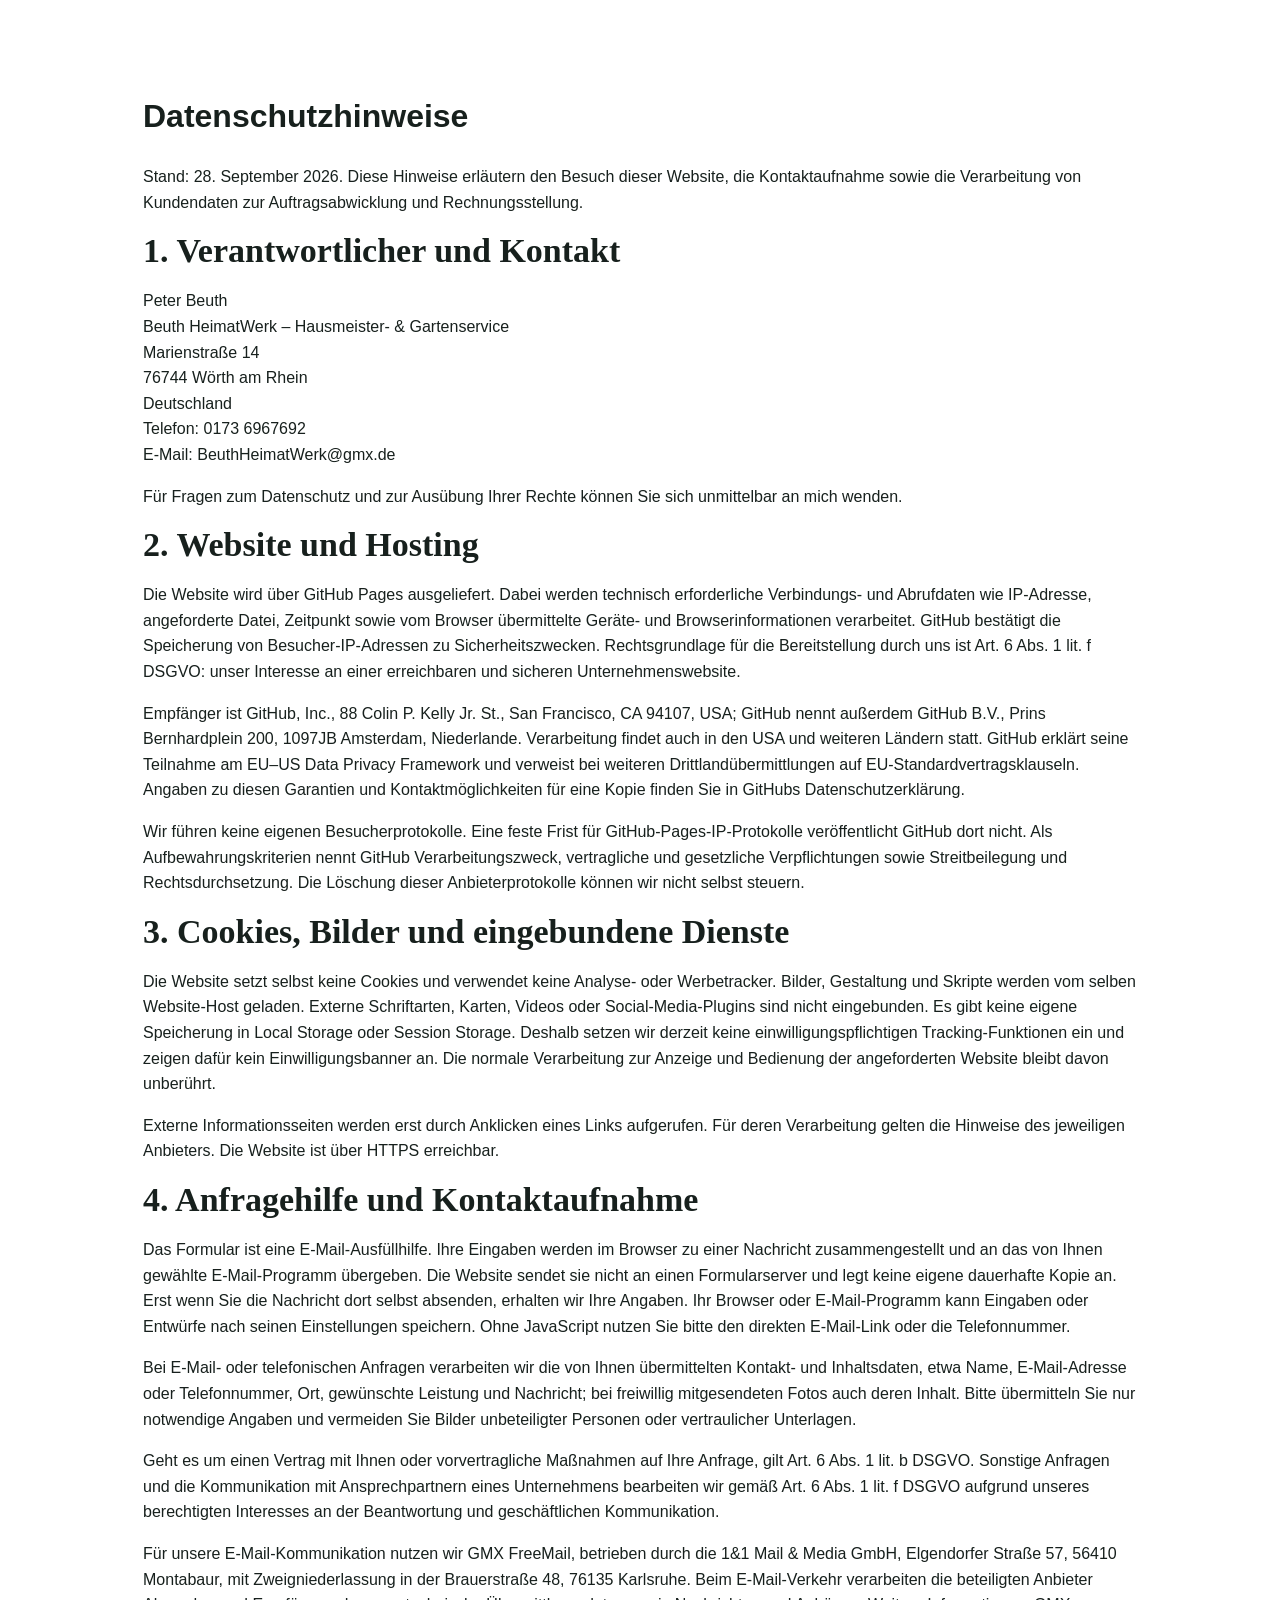
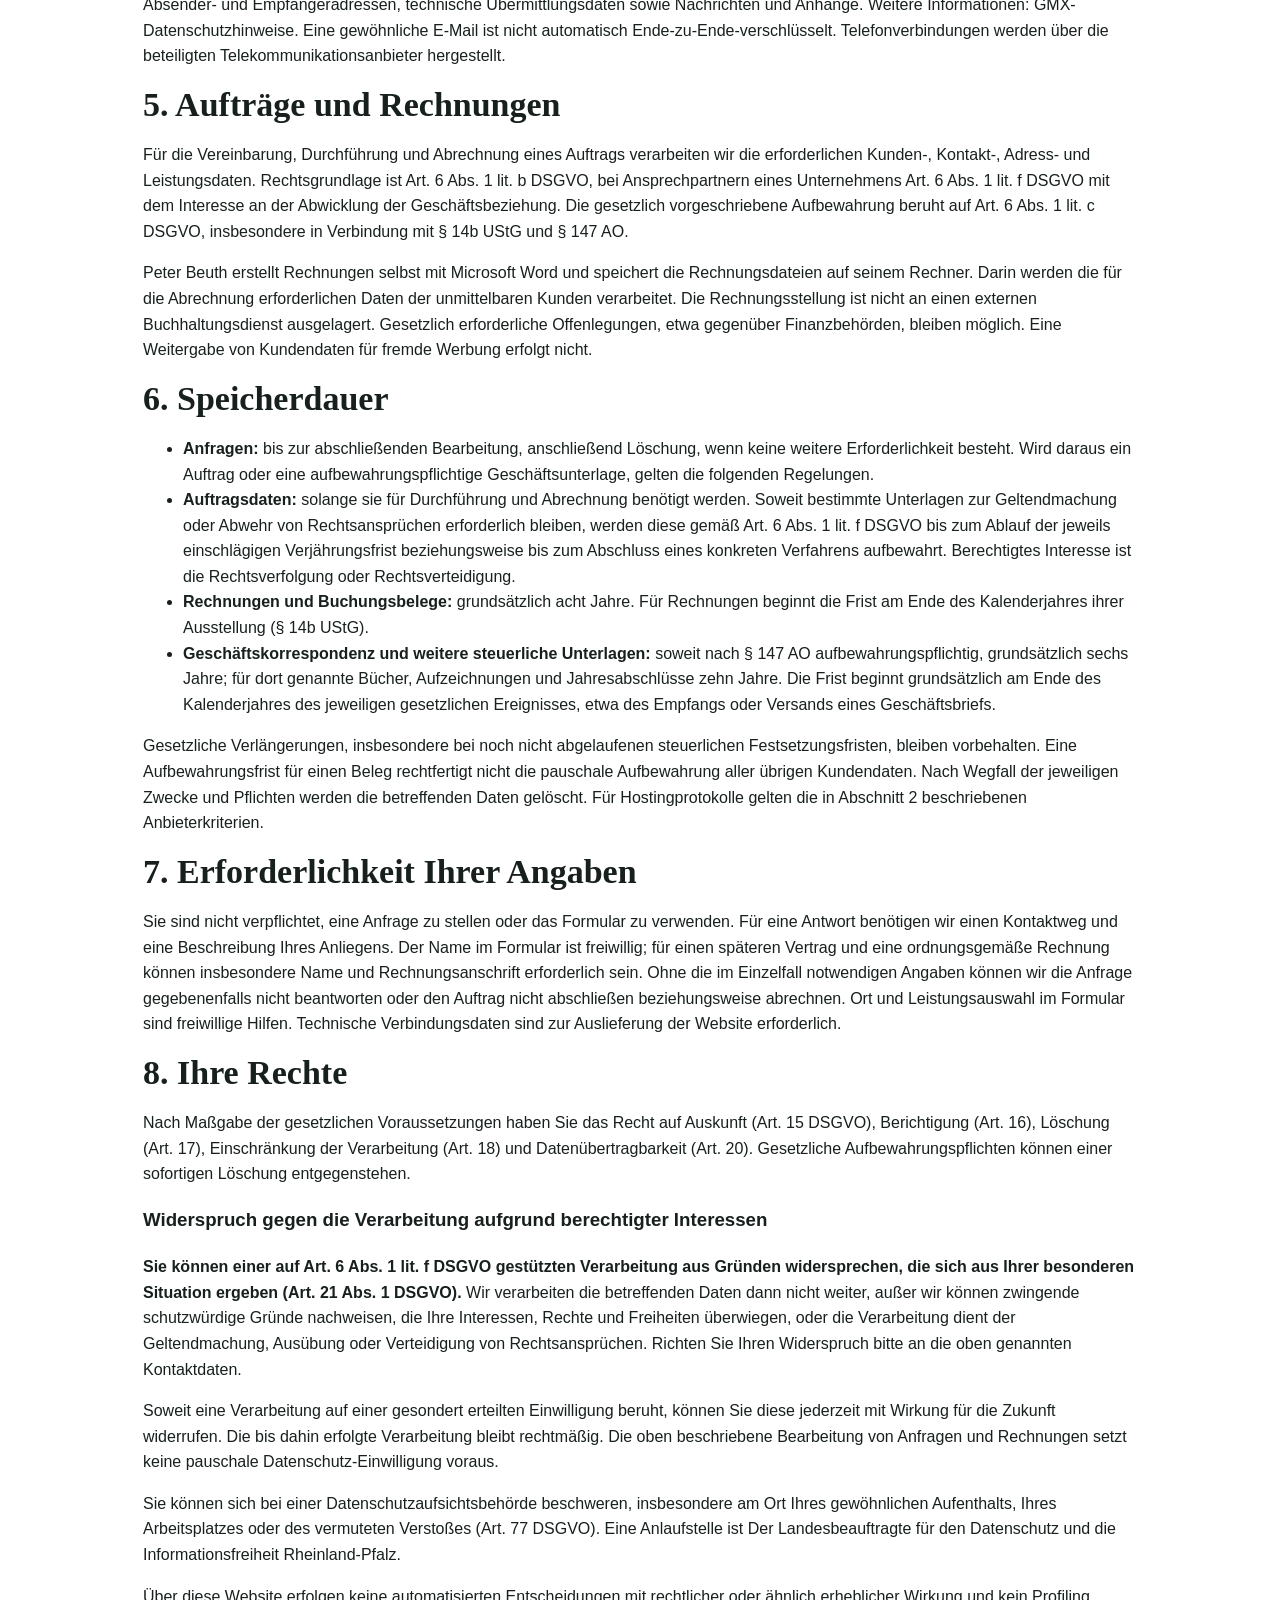
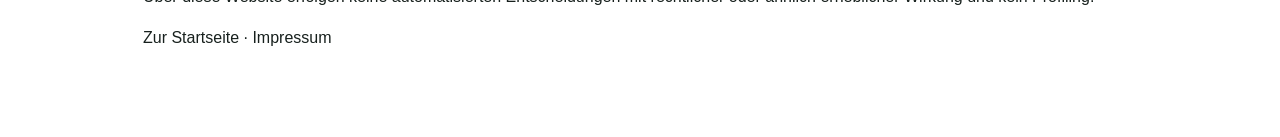
==== commit d7ab27bb: "Specify confirmed local Word invoicing and GMX FreeMail use" ====
--- a/datenschutz.html
+++ b/datenschutz.html
@@ -19,10 +19,10 @@
 <p>Das Formular ist eine E-Mail-Ausfüllhilfe. Ihre Eingaben werden im Browser zu einer Nachricht zusammengestellt und an das von Ihnen gewählte E-Mail-Programm übergeben. Die Website sendet sie nicht an einen Formularserver und legt keine eigene dauerhafte Kopie an. Erst wenn Sie die Nachricht dort selbst absenden, erhalten wir Ihre Angaben. Ihr Browser oder E-Mail-Programm kann Eingaben oder Entwürfe nach seinen Einstellungen speichern. Ohne JavaScript nutzen Sie bitte den direkten E-Mail-Link oder die Telefonnummer.</p>
 <p>Bei E-Mail- oder telefonischen Anfragen verarbeiten wir die von Ihnen übermittelten Kontakt- und Inhaltsdaten, etwa Name, E-Mail-Adresse oder Telefonnummer, Ort, gewünschte Leistung und Nachricht; bei freiwillig mitgesendeten Fotos auch deren Inhalt. Bitte übermitteln Sie nur notwendige Angaben und vermeiden Sie Bilder unbeteiligter Personen oder vertraulicher Unterlagen.</p>
 <p>Geht es um einen Vertrag mit Ihnen oder vorvertragliche Maßnahmen auf Ihre Anfrage, gilt Art. 6 Abs. 1 lit. b DSGVO. Sonstige Anfragen und die Kommunikation mit Ansprechpartnern eines Unternehmens bearbeiten wir gemäß Art. 6 Abs. 1 lit. f DSGVO aufgrund unseres berechtigten Interesses an der Beantwortung und geschäftlichen Kommunikation.</p>
-<p>Unser E-Mail-Anbieter ist GMX, betrieben durch die 1&amp;1 Mail &amp; Media GmbH, Elgendorfer Straße 57, 56410 Montabaur, mit Zweigniederlassung in der Brauerstraße 48, 76135 Karlsruhe. Beim E-Mail-Verkehr verarbeiten die beteiligten Anbieter Absender- und Empfängeradressen, technische Übermittlungsdaten sowie Nachrichten und Anhänge. Weitere Informationen: <a href="https://www.gmx.net/datenschutz/">GMX-Datenschutzhinweise</a>. Eine gewöhnliche E-Mail ist nicht automatisch Ende-zu-Ende-verschlüsselt. Telefonverbindungen werden über die beteiligten Telekommunikationsanbieter hergestellt.</p>
+<p>Für unsere E-Mail-Kommunikation nutzen wir GMX FreeMail, betrieben durch die 1&amp;1 Mail &amp; Media GmbH, Elgendorfer Straße 57, 56410 Montabaur, mit Zweigniederlassung in der Brauerstraße 48, 76135 Karlsruhe. Beim E-Mail-Verkehr verarbeiten die beteiligten Anbieter Absender- und Empfängeradressen, technische Übermittlungsdaten sowie Nachrichten und Anhänge. Weitere Informationen: <a href="https://www.gmx.net/datenschutz/">GMX-Datenschutzhinweise</a>. Eine gewöhnliche E-Mail ist nicht automatisch Ende-zu-Ende-verschlüsselt. Telefonverbindungen werden über die beteiligten Telekommunikationsanbieter hergestellt.</p>
 <h2>5. Aufträge und Rechnungen</h2>
 <p>Für die Vereinbarung, Durchführung und Abrechnung eines Auftrags verarbeiten wir die erforderlichen Kunden-, Kontakt-, Adress- und Leistungsdaten. Rechtsgrundlage ist Art. 6 Abs. 1 lit. b DSGVO, bei Ansprechpartnern eines Unternehmens Art. 6 Abs. 1 lit. f DSGVO mit dem Interesse an der Abwicklung der Geschäftsbeziehung. Die gesetzlich vorgeschriebene Aufbewahrung beruht auf Art. 6 Abs. 1 lit. c DSGVO, insbesondere in Verbindung mit § 14b UStG und § 147 AO.</p>
-<p>Die Rechnungsstellung erfolgt durch Peter Beuth. Eine Auslagerung der Rechnungsstellung an einen externen Buchhaltungsdienst ist nicht vorgesehen. Gesetzlich erforderliche Offenlegungen, etwa gegenüber Finanzbehörden, bleiben möglich. Eine Weitergabe von Kundendaten für fremde Werbung erfolgt nicht.</p>
+<p>Peter Beuth erstellt Rechnungen selbst mit Microsoft Word und speichert die Rechnungsdateien auf seinem Rechner. Darin werden die für die Abrechnung erforderlichen Daten der unmittelbaren Kunden verarbeitet. Die Rechnungsstellung ist nicht an einen externen Buchhaltungsdienst ausgelagert. Gesetzlich erforderliche Offenlegungen, etwa gegenüber Finanzbehörden, bleiben möglich. Eine Weitergabe von Kundendaten für fremde Werbung erfolgt nicht.</p>
 <h2>6. Speicherdauer</h2>
 <ul>
 <li><strong>Anfragen:</strong> bis zur abschließenden Bearbeitung, anschließend Löschung, wenn keine weitere Erforderlichkeit besteht. Wird daraus ein Auftrag oder eine aufbewahrungspflichtige Geschäftsunterlage, gelten die folgenden Regelungen.</li>
